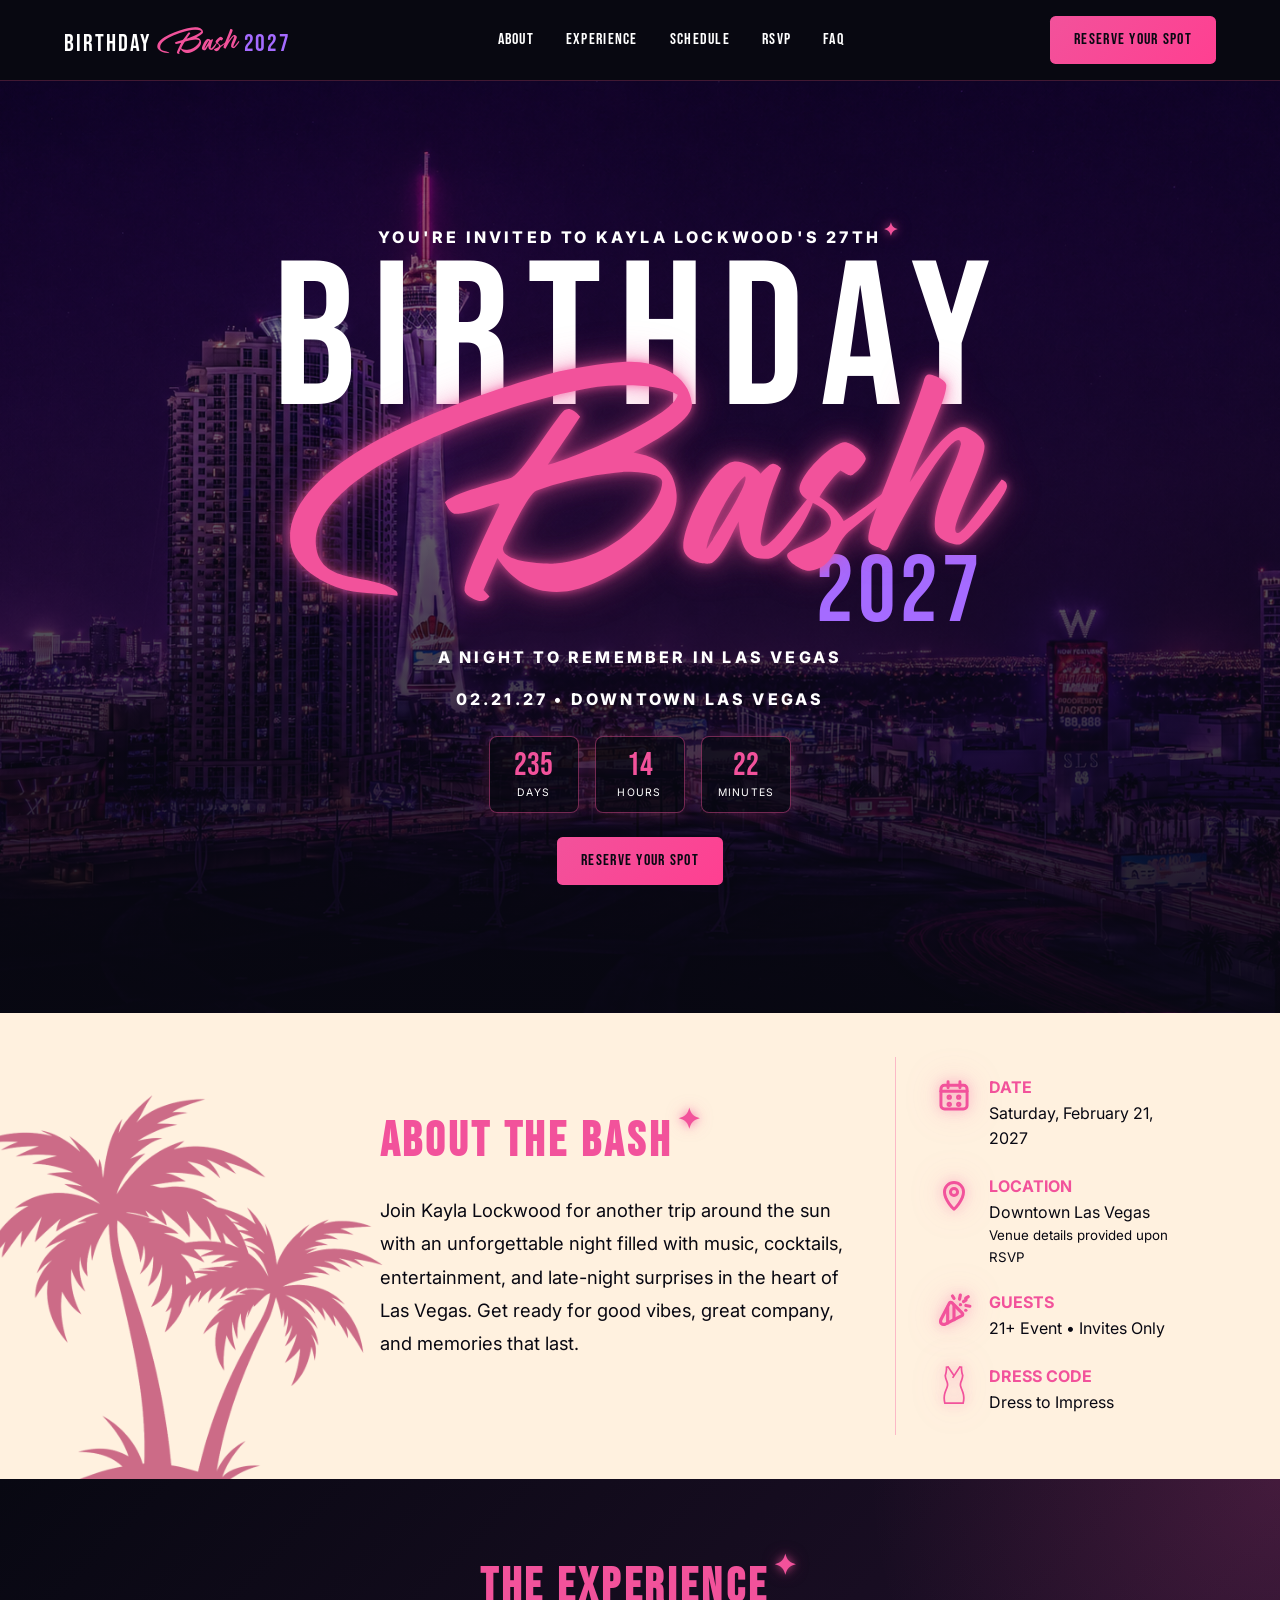
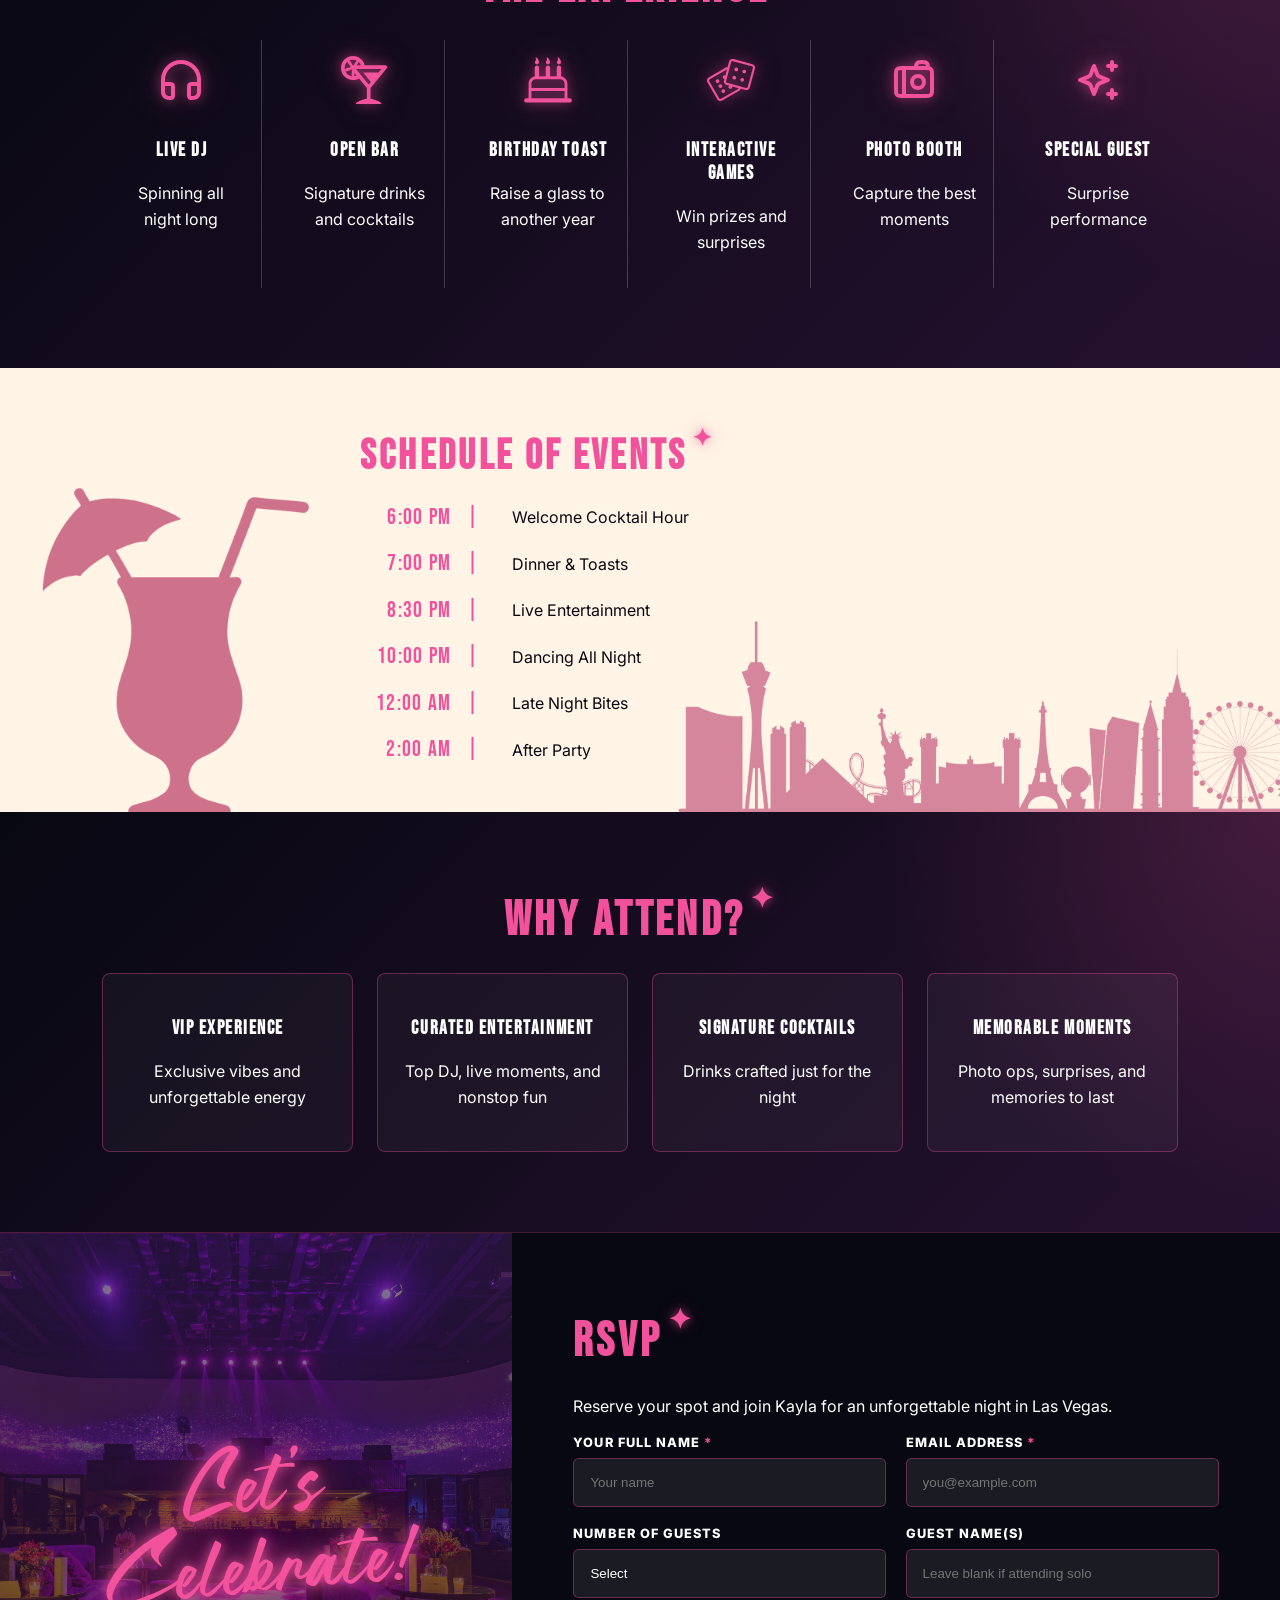
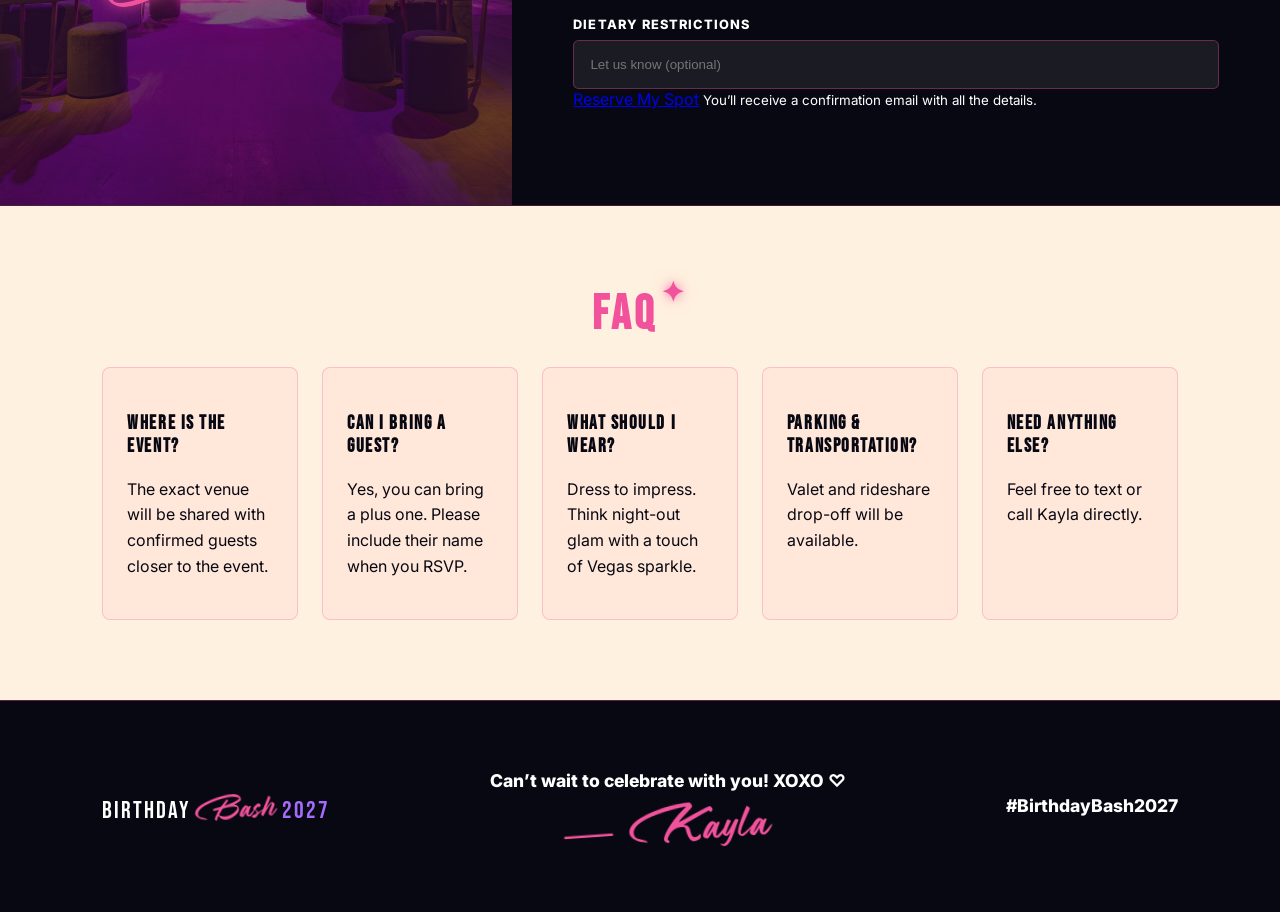
==== index.html @ de3115b8 "Change submit button to link for reservation" ====
<html>
<head>
  <meta charset="UTF-8" />
  <meta name="viewport" content="width=device-width, initial-scale=1.0" />
  <title>Birthday Bash 2027 | Kayla Lockwood’s 27th Birthday</title>
  <meta name="description" content="Celebrate Kayla Lockwood’s 27th Birthday Bash 2027, a Las Vegas event experience featuring music, cocktails, entertainment, and late-night surprises.">

  <meta name="keywords" content="Birthday Bash 2027, Kayla Lockwood, Las Vegas birthday party, 27th birthday, event invitation, RSVP">

  <meta name="author" content="Kayla Lockwood">

  <meta property="og:title" content="Birthday Bash 2027 | Kayla Lockwood’s 27th Birthday">
  <meta property="og:description" content="You’re invited to celebrate Kayla Lockwood’s 27th birthday in Las Vegas. RSVP for a night of music, cocktails, entertainment, and unforgettable memories.">
  <meta property="og:type" content="website">
  <meta property="og:image" content="./assets/birthday-bash-preview.jpg">

  <meta name="twitter:card" content="summary_large_image">
  <meta name="twitter:title" content="Birthday Bash 2027">
  <meta name="twitter:description" content="Celebrate Kayla Lockwood’s 27th birthday in Las Vegas.">
  <meta name="twitter:image" content="./assets/birthday-bash-preview.jpg">

  <link rel="icon" href="./assets/sparkle-favicon.svg" type="image/svg+xml">

  <link rel="preconnect" href="https://fonts.googleapis.com">
  <link rel="preconnect" href="https://fonts.gstatic.com" crossorigin>
  <link rel="stylesheet" href="style.css" />
</head>

<body>
  <header class="site-header">
    <a href="#hero" class="logo">Birthday <span>Bash</span> <em>2027</em></a>

    <nav class="nav">
      <a href="#about">About</a>
      <a href="#experience">Experience</a>
      <a href="#schedule">Schedule</a>
      <a href="#rsvp">RSVP</a>
      <a href="#faq">FAQ</a>
    </nav>

    <a href="#rsvp" class="header-btn">Reserve Your Spot</a>
  </header>

  <main>
    <section id="hero" class="hero">
      <div class="hero-content">
        <p class="eyebrow">
          You're invited to Kayla Lockwood's <span class="age-mark">27th<span class="age-sparkle">✦</span></span>
        </p>
        <h1>Birthday <span>Bash</span> <em>2027</em></h1>
        <p class="tagline">A night to remember in Las Vegas</p>
        <p class="details">02.21.27 • Downtown Las Vegas</p>

        <div class="countdown">
          <div><span class="count-number days">235</span><small>Days</small></div>
          <div><span class="count-number hours">14</span><small>Hours</small></div>
          <div><span class="count-number minutes">22</span><small>Minutes</small></div>
        </div>
        
        <a href="#rsvp" class="primary-btn">Reserve Your Spot</a>
      </div>
    </section>

    <section id="about" class="about section-light">
  <div class="about-art" aria-hidden="true"></div>

  <div class="about-content">
    <h2>About the Bash <span class="sparkle">✦</span></h2>
    <p>
      Join Kayla Lockwood for another trip around the sun with an unforgettable night
      filled with music, cocktails, entertainment, and late-night surprises in the
      heart of Las Vegas. Get ready for good vibes, great company, and memories that last.
    </p>
  </div>

      <div class="event-info">
        <div class="info-item">
          <img src="./assets/calendar.svg" class="info-icon" alt="calendar icon">
          <div>
            <strong>Date</strong>
            <p>Saturday, February 21, 2027</p>
          </div>
        </div>
        
        <div class="info-item">
          <img src="./assets/location.svg" class="info-icon" alt="location icon">
          <div>
            <strong>Location</strong>
            <p>Downtown Las Vegas<br><small>Venue details provided upon RSVP</small></p>
          </div>
        </div>

        <div class="info-item">
          <img src="./assets/party-svgrepo-com.svg" class="info-icon" alt="party icon">
          <div>
            <strong>Guests</strong>
            <p>21+ Event • Invites Only</p>
          </div>
        </div>

        <div class="info-item">
          <img src="./assets/dress-6-svgrepo-com.svg" class="info-icon" alt="dress icon">
          <div>
            <strong>Dress Code</strong>
            <p>Dress to Impress</p>
          </div>
        </div>
      </div>
    </section>

    <section id="experience" class="experience section-dark">
      <h2>The Experience <span class="sparkle">✦</span></h2>

      <div class="experience-grid">
        <article>
          <img class="icon" src="./assets/headphones-alt-svgrepo-com.svg" alt="DJ headphones icon" />
          <h3>Live DJ</h3>
          <p>Spinning all night long</p>
        </article>

        <article>
          <img class="icon" src="./assets/cocktail-2-svgrepo-com.svg" alt="cocktail icon" />
          <h3>Open Bar</h3>
          <p>Signature drinks and cocktails</p>
        </article>

        <article>
          <img class="icon" src="./assets/birthday-cake-svgrepo-com (1).svg" alt="birthday cake icon" />
          <h3>Birthday Toast</h3>
          <p>Raise a glass to another year</p>
        </article>

        <article>
          <img class="icon" src="./assets/craps-svgrepo-com.svg" alt="craps icon" />
          <h3>Interactive Games</h3>
          <p>Win prizes and surprises</p>
        </article>

        <article>
          <img class="icon" src="./assets/camera-alt-1-svgrepo-com.svg" alt="camera icon" />
          <h3>Photo Booth</h3>
          <p>Capture the best moments</p>
        </article>

        <article>
          <img class="icon" src="./assets/sparkles-svgrepo-com.svg" alt="sparkles icon" />
          <h3>Special Guest</h3>
          <p>Surprise performance</p>
        </article>
      </div>
    </section>

    <section id="schedule" class="schedule section-light">
      <div class="schedule-art" aria-hidden="true"></div>

      <div>
        <h2>Schedule of Events <span class="sparkle">✦</span></h2>

        <div class="timeline">
          <p><span>6:00 PM</span> Welcome Cocktail Hour</p>
          <p><span>7:00 PM</span> Dinner & Toasts</p>
          <p><span>8:30 PM</span> Live Entertainment</p>
          <p><span>10:00 PM</span> Dancing All Night</p>
          <p><span>12:00 AM</span> Late Night Bites</p>
          <p><span>2:00 AM</span> After Party</p>
        </div>
      </div>
    </section>

    <section class="why section-dark">
      <h2>Why Attend? <span class="sparkle">✦</span></h2>

      <div class="why-grid">
        <article>
          <h3>VIP Experience</h3>
          <p>Exclusive vibes and unforgettable energy</p>
        </article>

        <article>
          <h3>Curated Entertainment</h3>
          <p>Top DJ, live moments, and nonstop fun</p>
        </article>

        <article>
          <h3>Signature Cocktails</h3>
          <p>Drinks crafted just for the night</p>
        </article>

        <article>
          <h3>Memorable Moments</h3>
          <p>Photo ops, surprises, and memories to last</p>
        </article>
      </div>
    </section>

    <section id="rsvp" class="rsvp">
      <div class="rsvp-image">
        <p>Let’s Celebrate!</p>
      </div>

      <form class="rsvp-form">
        <h2>RSVP <span class="sparkle">✦</span></h2>
        <p>Reserve your spot and join Kayla for an unforgettable night in Las Vegas.</p>

        <div class="form-grid">
          <label>
            <span class="label-text">Your Full Name <span class="required">*</span></span>
            <input type="text" placeholder="Your name" required>
          </label>

          <label>
            <span class="label-text">Email Address <span class="required">*</span></span>
            <input type="email" placeholder="you@example.com" required>
          </label>

          <label>
            Number of Guests
            <select>
              <option value="" disabled selected>Select</option>
              <option value="1">1</option>
              <option value="2">2</option>
            </select>
          </label>

          <!--<label>Number of Guests</label>

          <div class="guest-options">
            <label><input type="radio" name="guests"> 1 Guest</label>
            <label><input type="radio" name="guests"> 2 Guests</label>
          </div>-->

          <label>
            Guest Name(s)
            <input type="text" placeholder="Leave blank if attending solo" />
          </label>

          <label class="full-width">
            Dietary Restrictions
            <input type="text" placeholder="Let us know (optional)" />
          </label>
        </div>

        <a href="email.html" class="form-button">Reserve My Spot</a>
<small>You’ll receive a confirmation email with all the details.</small>
      </form>
    </section>

    <section id="faq" class="faq section-light">
      <h2>FAQ <span class="sparkle">✦</span></h2>

      <div class="faq-grid">
        <article>
          <h3>Where is the event?</h3>
          <p>The exact venue will be shared with confirmed guests closer to the event.</p>
        </article>

        <article>
          <h3>Can I bring a guest?</h3>
          <p>Yes, you can bring a plus one. Please include their name when you RSVP.</p>
        </article>

        <article>
          <h3>What should I wear?</h3>
          <p>Dress to impress. Think night-out glam with a touch of Vegas sparkle.</p>
        </article>

        <article>
          <h3>Parking & transportation?</h3>
          <p>Valet and rideshare drop-off will be available.</p>
        </article>

        <article>
          <h3>Need Anything Else?</h3>
          <p>Feel free to text or call Kayla directly.</p>
        </article>
      </div>
    </section>
  </main>

  <footer>
    <p class="footer-logo">Birthday <span>Bash</span> <em>2027</em></p>
    <p class="footer-signoff">
      Can’t wait to celebrate with you! XOXO ♡
      <span class="script-text">— Kayla</span>
    </p>
    <p>#BirthdayBash2027</p>
  </footer>

    <script>
      const countdown = { days: 235, hours: 14, minutes: 22 };
      const daysEl = document.querySelector(".days");
      const hoursEl = document.querySelector(".hours");
      const minutesEl = document.querySelector(".minutes");

      function updateCountdown() {
        countdown.minutes--;
        if (countdown.minutes < 0) {
          countdown.minutes = 59;
          countdown.hours--;
        }
        if (countdown.hours < 0) {
          countdown.hours = 23;
          countdown.days--;
        }
        if (countdown.days < 229) {
          countdown.days = 235;
          countdown.hours = 14;
          countdown.minutes = 22;
        }
        daysEl.textContent = countdown.days;
        hoursEl.textContent = String(countdown.hours).padStart(2, "0");
        minutesEl.textContent = String(countdown.minutes).padStart(2, "0");
      }
      setInterval(updateCountdown, 5000);
    </script>
  </body>
</html>
---- style.css ----
@import url('https://fonts.googleapis.com/css2?family=Bebas+Neue&family=Inter:wght@400;500;700;800&display=swap');

@font-face {
  font-family: "Bigtimes";
  src: url("./assets/Bigtimes.otf") format("opentype");
  font-weight: 400;
  font-style: normal;
  font-display: swap;
}

:root {
  --black: #080812;
  --navy: #10101d;
  --purple: #25112f;
  --pink: #f2529b;
  --hot-pink: #ff3f91;
  --lavender: #a56bff;
  --cream: #fff1df;
  --white: #ffffff;
}

* {
  box-sizing: border-box;
}

html {
  scroll-behavior: smooth;
}

body {
  margin: 0;
  font-family: "Inter", sans-serif;
  background: var(--black);
  color: var(--white);
  animation: pageFadeIn 0.8s ease both;
}

.sparkle{
  display: inline-block;
  color: var(--pink);
  font-size: 0.58em;
  line-height: 1;
  margin-left: -0.25em;
  transform: translateY(-0.22em);
  vertical-align: top;
  text-shadow:
    0 0 8px rgba(242, 82, 155, 0.65),
    0 0 18px rgba(242, 82, 155, 0.35);
}

.age-mark {
  display: inline-flex;
  align-items: flex-start;
  gap: 0.15em;
}

.age-sparkle {
  color: var(--pink);
  font-size: 1.15em;
  line-height: 1;
  transform: translateY(-0.25em);
  text-shadow:
    0 0 8px rgba(242, 82, 155, 0.65),
    0 0 18px rgba(242, 82, 155, 0.35);
}

h1,
h2,
h3,
.logo,
.footer-logo,
.header-btn,
.primary-btn,
button {
  font-family: "Bebas Neue", sans-serif;
  letter-spacing: 0.08em;
}

h2 {
  color: var(--pink);
  font-size: clamp(2rem, 4vw, 3rem);
  margin: 0 0 1.5rem;
}

p {
  line-height: 1.6;
}

.logo span,
.footer-logo span,
.hero h1 span,
.rsvp-image p,
.script-text {
  font-weight: 400;
  font-synthesis: none;
}

/* Header */

.site-header {
  position: sticky;
  top: 0;
  z-index: 100;
  display: flex;
  align-items: center;
  justify-content: space-between;
  gap: 2rem;
  padding: 1rem 5%;
  background: rgba(8, 8, 18, 0.88);
  backdrop-filter: blur(12px);
  border-bottom: 1px solid rgba(242, 82, 155, 0.25);
  animation: slideDown 0.8s ease both;
}

.logo,
.footer-logo {
  color: var(--white);
  text-decoration: none;
  font-size: 1.5rem;
  line-height: 0.9;
  display: flex;
  align-items: baseline;
  gap: 0.35rem;
}

.logo span,
.footer-logo span {
  display: inline-block;
  font-family: "Bigtimes", cursive;
  color: var(--pink);
  font-size: 2rem;
  text-transform: none;
  letter-spacing: 0;
  transform: rotate(-4deg);
}

.logo em,
.footer-logo em {
  color: var(--lavender);
  font-style: normal;
}

.nav {
  display: flex;
  gap: 2rem;
}

.nav a {
  position: relative;
  color: var(--white);
  text-decoration: none;
  font-family: "Bebas Neue", sans-serif;
  letter-spacing: 0.08em;
}

.nav a:hover {
  color: var(--pink);
}

.nav a::after {
  content: "";
  position: absolute;
  left: 0;
  bottom: -0.35rem;
  width: 100%;
  height: 2px;
  background: var(--pink);
  transform: scaleX(0);
  transform-origin: right;
  transition: transform 0.25s ease;
}

.nav a:hover::after {
  transform: scaleX(1);
  transform-origin: left;
}

/* Buttons */

.header-btn,
.primary-btn,
.rsvp-form button {
  display: inline-block;
  background: linear-gradient(135deg, var(--pink), var(--hot-pink));
  color: var(--black);
  text-decoration: none;
  padding: 0.9rem 1.5rem;
  border-radius: 0.35rem;
  border: none;
  font-size: 1rem;
  cursor: pointer;
  transition: transform 0.25s ease, box-shadow 0.25s ease, background 0.25s ease;
}

.header-btn:link,
.header-btn:visited,
.primary-btn:link,
.primary-btn:visited {
  color: var(--black);
}

.header-btn:hover,
.primary-btn:hover,
.rsvp-form button:hover {
  transform: translateY(-3px);
  box-shadow:
    0 0 12px rgba(242, 82, 155, 0.55),
    0 0 28px rgba(242, 82, 155, 0.35);
}

.header-btn:active,
.primary-btn:active,
.rsvp-form button:active {
  transform: translateY(0);
  box-shadow: 0 0 6px rgba(242, 82, 155, 0.45);
}

/* Hero */

.hero {
  min-height: 88vh;
  display: grid;
  place-items: center;
  text-align: center;
  padding: 8rem 5%;
  background:
    linear-gradient(rgba(8, 8, 18, 0.35), rgba(8, 8, 18, 0.95)),
    url("./assets/Purple Vegas.png");
  background-size: cover;
  background-position: center;
}

.hero-content > * {
  opacity: 0;
  animation: fadeUp 0.8s ease both;
}

.hero-content .eyebrow { animation-delay: 0.15s; }
.hero-content h1 { animation-delay: 0.3s; }
.hero-content .tagline { animation-delay: 0.45s; }
.hero-content .details { animation-delay: 0.6s; }
.hero-content .primary-btn { animation-delay: 0.75s; }

.eyebrow,
.tagline,
.details {
  text-transform: uppercase;
  letter-spacing: 0.2em;
  font-weight: 800;
}

.hero h1 {
  position: relative;
  margin: 0 auto;
  font-size: clamp(6rem, 16vw, 14rem);
  line-height: 0.75;
  font-weight: 400;
  text-align: left;
  width: fit-content;
  padding-bottom: 0.35em;
}

.hero h1 span {
  display: block;
  position: relative;
  z-index: 2;
  font-family: "Bigtimes", cursive;
  color: var(--pink);
  font-size: 1.38em;
  line-height: 0.68;
  letter-spacing: 0;
  margin-top: -0.18em;
  margin-left: 0.05em;
  transform: rotate(-5deg);
  -webkit-font-smoothing: antialiased;
  text-shadow:
    0 0 8px rgba(242, 82, 155, 0.7),
    0 0 24px rgba(242, 82, 155, 0.45),
    0 0 42px rgba(242, 82, 155, 0.25);
}

.hero h1 em {
  position: absolute;
  right: 0.25em;
  bottom: -0.08em;
  z-index: 1;
  color: var(--lavender);
  font-style: normal;
  font-size: 0.46em;
  line-height: 1;
  letter-spacing: 0.04em;
}

.tagline {
  margin-top: 0.75rem;
}

.countdown {
  display: flex;
  justify-content: center;
  gap: 1rem;
  margin: 1.5rem 0;
}

.countdown div {
  min-width: 90px;
  padding: 0.8rem 1rem;
  border: 1px solid rgba(242, 82, 155, 0.45);
  border-radius: 0.5rem;
  background: rgba(8, 8, 18, 0.65);
  box-shadow: 0 0 18px rgba(242, 82, 155, 0.22);
}

.countdown span {
  display: block;
  font-family: "Bebas Neue", sans-serif;
  color: var(--pink);
  font-size: 2rem;
  line-height: 1;
}

.countdown small {
  display: block;
  margin-top: 0.25rem;
  color: var(--white);
  text-transform: uppercase;
  letter-spacing: 0.12em;
  font-size: 0.65rem;
}

/* Shared Sections */

.section-light {
  background: var(--cream);
  color: var(--black);
}

.section-dark {
  background:
    radial-gradient(circle at top right, rgba(242, 82, 155, 0.18), transparent 30%),
    linear-gradient(135deg, var(--black), var(--purple));
  color: var(--white);
}

/* About */

.about {
  position: relative;
  overflow: hidden;
  min-height: 430px;
  display: grid;
  grid-template-columns: 280px minmax(430px, 560px) minmax(280px, 360px);
  gap: 2.5rem;
  align-items: center;
  padding: 4rem 7%;
}

.about-content {
  grid-column: 2;
  position: relative;
  z-index: 1;
  margin-left: -30px;
}

.about-art {
  position: absolute;
  left: -55px;
  bottom: -55px;
  width: 470px;
  height: 470px;
  background: url("./assets/palm-tree.png") no-repeat bottom left;
  background-size: contain;
  pointer-events: none;
  z-index: 0;
}

.about-content p {
  font-size: 1.15rem;
  line-height: 1.8;
  max-width: 560px;
}

.event-info {
  grid-column: 3;
  position: relative;
  z-index: 1;
  padding-left: 2.5rem;
}

.event-info::before {
  content: "";
  position: absolute;
  left: 0;
  top: -20px;
  bottom: -20px;
  width: 1px;
  background: rgba(242, 82, 155, 0.35);
}

.info-item {
  display: flex;
  align-items: flex-start;
  gap: 1rem;
  margin-bottom: 1.5rem;
}

.info-item:last-child {
  margin-bottom: 0;
}

.info-icon {
  width: 38px;
  height: 38px;
  flex-shrink: 0;
  filter:
    drop-shadow(0 0 6px rgba(242,82,155,.45))
    drop-shadow(0 0 16px rgba(242,82,155,.25));
}

.info-item p {
  margin: 0.25rem 0 0;
}

.info-item strong {
  color: var(--pink);
  text-transform: uppercase;
}

/* Experience + Why + FAQ */

.experience,
.why,
.faq {
  padding: 5rem 8%;
  text-align: center;
}

.experience-grid,
.why-grid,
.faq-grid {
  display: grid;
  gap: 1.5rem;
}

.experience-grid {
  grid-template-columns: repeat(6, 1fr);
}

.experience article {
  border-right: 1px solid rgba(255, 255, 255, 0.2);
  padding: 1rem;
}

.experience article:last-child {
  border-right: none;
}

.icon {
  width: 48px;
  height: 48px;
  object-fit: contain;
  margin-bottom: 1rem;
  filter:
    drop-shadow(0 0 6px rgba(242, 82, 155, 0.55))
    drop-shadow(0 0 14px rgba(242, 82, 155, 0.28));
}

.experience h3,
.why h3,
.faq h3 {
  color: var(--white);
  text-transform: uppercase;
  font-size: 1.2rem;
}

.why-grid {
  grid-template-columns: repeat(4, 1fr);
}

.why article,
.faq article {
  border: 1px solid rgba(242, 82, 155, 0.35);
  padding: 1.5rem;
  border-radius: 0.5rem;
  background: rgba(255, 255, 255, 0.04);
}

.faq-grid {
  grid-template-columns: repeat(5, 1fr);
  text-align: left;
}

/* Schedule */

.schedule {
  position: relative;
  overflow: hidden;
  min-height: 430px;
  padding: 4rem 7% 2rem;

  display: grid;
  grid-template-columns: 280px 500px 1fr;
  gap: 2.5rem;
  align-items: center;

  background:
    linear-gradient(rgba(255,255,255,.18), rgba(255,255,255,.18)),
    url("./assets/Vegas Vector.png") no-repeat bottom right,
    var(--cream);
  background-position: bottom right -60px;
  background-size: 52% auto;
}

.schedule h2 {
  margin-bottom: 1.25rem;
  font-size: clamp(2.5rem, 3.25vw, 3.5rem);
  white-space: nowrap;
}

.schedule-art {
  position: absolute;
  left: -35px;
  bottom: -50px;
  width: 420px;
  height: 420px;

  background: url("./assets/cocktail.png") no-repeat bottom left;
  background-size: contain;

  pointer-events: none;
  z-index: 0;
  opacity: 0.95;
}


.schedule > div:not(.schedule-art) {
  grid-column: 2;
  position: relative;
  z-index: 1;

  margin-left: -50px;
}

.schedule h2 {
  margin-bottom: 1.25rem;
  font-size: clamp(2.5rem, 3.25vw, 3.5rem);
  white-space: nowrap;
}

.timeline p {
  display: grid;
  grid-template-columns: 120px 1fr;
  gap: 2rem;
  align-items: center;
  margin: 0.75rem 0;
}

.timeline p::before {
  content: none;
}

.timeline p::after {
  content: none;
}

.timeline span {
  width: 120px;
  display: inline-block;
  text-align: right;

  color: var(--pink);
  font-family: "Bebas Neue", sans-serif;
  font-size: 1.35rem;
  letter-spacing: 0.06em;
}

.timeline span::after {
  content: "|";
  display: inline-block;
  margin-left: 1rem;
  color: var(--pink);
}

/* RSVP */

.rsvp {
  display: grid;
  grid-template-columns: 0.8fr 1.2fr;
  background:
    radial-gradient(circle at left, rgba(242, 82, 155, 0.18), transparent 35%),
    var(--black);
  border-top: 1px solid rgba(242, 82, 155, 0.25);
  border-bottom: 1px solid rgba(242, 82, 155, 0.25);
}

.rsvp-image {
  position: relative;
  overflow: hidden;
  display: grid;
  place-items: center;
  min-height: 480px;
  background:
    linear-gradient(
      rgba(20, 5, 35, 0.45),
      rgba(20, 5, 35, 0.65)
    ),
    linear-gradient(
      rgba(165, 107, 255, 0.25),
      rgba(242, 82, 155, 0.18)
    ),
    url("./assets/pexels-bertellifotografia-16935993.jpg");

  background-size: cover;
  background-position: center;
}

.rsvp-image p {
  font-family: "Bigtimes", cursive;
  color: var(--pink);
  font-size: clamp(3.5rem, 7vw, 7rem);
  line-height: 0.9;
  transform: rotate(-5deg);
  text-shadow:
    0 0 12px rgba(242, 82, 155, 0.9),
    0 0 30px rgba(242, 82, 155, 0.75),
    0 0 60px rgba(242, 82, 155, 0.45);
  max-width: 80%;
  text-align: center;
}

.rsvp-form {
  padding: 5rem 8%;
}

.form-grid {
  display: grid;
  grid-template-columns: repeat(2, 1fr);
  gap: 1.2rem;
}

.form-grid .full-width {
  grid-column: 1 / -1;
}

label {
  display: grid;
  gap: 0.5rem;
  font-size: 0.8rem;
  text-transform: uppercase;
  letter-spacing: 0.08em;
  font-weight: 800;
}

input,
select {
  width: 100%;
  background: rgba(255, 255, 255, 0.08);
  border: 1px solid rgba(242, 82, 155, 0.35);
  color: rgba(255,255,255,.7); /* makes "Select" look like placeholder text */
  padding: 1rem;
  border-radius: 0.35rem;

  appearance: none;
  -webkit-appearance: none;
  -moz-appearance: none;
}

select:valid {
  color: var(--white);
}

option {
  background: var(--purple);
  color: var(--white);
}

.label-text {
  display: inline-flex;
  align-items: baseline;
  gap: 0.25rem;
}

.required {
  color: var(--pink);
}

.rsvp-form button {
  width: 100%;
  margin: 1.5rem 0 0.7rem;
}

.faq h3 {
  color: var(--black);
}

.faq article {
  background: rgba(242, 82, 155, 0.06);
  border: 1px solid rgba(242, 82, 155, 0.28);
}

/* Footer */

footer {
  padding: 3rem 8%;
  display: flex;
  align-items: center;
  justify-content: space-between;
  gap: 2rem;
  background: var(--black);
  border-top: 1px solid rgba(242, 82, 155, 0.35);
}

.footer-signoff {
  display: flex;
  flex-direction: column;
  align-items: center;
  gap: 0.35rem;

  font-weight: 800;
  font-size: 1.1rem;
  text-align: center;
}

.script-text {
  font-family: "Bigtimes", cursive;
  color: var(--pink);
  font-size: 3rem;
  line-height: 0.95;
  transform: rotate(-4deg);
}

footer > p:last-child {
  font-weight: 800; /* bold hashtag */
  font-size: 1.1rem;
}
/* Animations */

@keyframes pageFadeIn {
  from { opacity: 0; }
  to { opacity: 1; }
}

@keyframes slideDown {
  from {
    opacity: 0;
    transform: translateY(-16px);
  }
  to {
    opacity: 1;
    transform: translateY(0);
  }
}

@keyframes fadeUp {
  from {
    opacity: 0;
    transform: translateY(24px);
  }
  to {
    opacity: 1;
    transform: translateY(0);
  }
}


/* Global responsive safety */

html,
body {
  width: 100%;
  max-width: 100%;
  overflow-x: hidden;
}

img {
  max-width: 100%;
  height: auto;
}

main,
section,
footer,
.site-header {
  max-width: 100%;
}

/* Large screens */

@media (min-width: 1600px) {
  .hero,
  .about,
  .schedule,
  .experience,
  .why,
  .faq,
  .rsvp-form,
  footer {
    padding-left: 10%;
    padding-right: 10%;
  }

  .about {
    grid-template-columns: 360px minmax(520px, 680px) minmax(320px, 420px);
  }

  .about-art {
    width: 560px;
    height: 560px;
  }

  .schedule {
    grid-template-columns: 340px 560px 1fr;
    background-size: 48% auto;
  }

  .schedule-art {
    width: 500px;
    height: 500px;
  }
}

/* Medium screens */

@media (max-width: 1200px) {
  .site-header {
    gap: 1.25rem;
  }

  .nav {
    gap: 1.25rem;
  }

  .about {
    grid-template-columns: 240px minmax(380px, 1fr) minmax(260px, 340px);
    gap: 2rem;
  }

  .about-art {
    left: -90px;
    width: 430px;
    height: 430px;
  }

  .schedule {
    grid-template-columns: 220px minmax(430px, 520px) 1fr;
    background-size: 58% auto;
  }

  .schedule-art {
    left: -80px;
    width: 390px;
    height: 390px;
  }

  .experience-grid {
    grid-template-columns: repeat(3, 1fr);
  }

  .experience article:nth-child(3) {
    border-right: none;
  }
}

/* Tablet */

@media (max-width: 900px) {
  .site-header {
    flex-wrap: wrap;
  }

  .nav {
    order: 3;
    width: 100%;
    justify-content: center;
    display: flex;
  }

  .hero h1 {
    font-size: clamp(4.75rem, 17vw, 9rem);
  }

  .about {
    grid-template-columns: 1fr;
    padding: 4rem 2rem 5rem;
    text-align: center;
  }

  .about-content {
    grid-column: auto;
    margin-left: 0;
    max-width: 620px;
    margin-inline: auto;
  }

  .about-art {
    position: relative;
    left: auto;
    bottom: auto;
    width: 320px;
    height: 320px;
    margin: -1rem auto 0;
  }

  .event-info {
    grid-column: auto;
    max-width: 480px;
    margin-inline: auto;
    padding-left: 0;
    text-align: left;
  }

  .event-info::before {
    display: none;
  }

  .schedule {
    grid-template-columns: 1fr;
    padding: 4rem 2rem 14rem;
    text-align: center;
    background-size: 95% auto;
    background-position: bottom right;
  }

  .schedule-art {
    position: relative;
    left: auto;
    bottom: auto;
    width: 280px;
    height: 280px;
    margin: 0 auto -1rem;
  }

  .schedule > div:not(.schedule-art) {
    grid-column: auto;
    margin-left: 0;
  }

  .timeline {
    max-width: 520px;
    margin-inline: auto;
    text-align: left;
  }

  .rsvp {
    grid-template-columns: 1fr;
  }

  .rsvp-image {
    min-height: 360px;
  }

  .faq-grid {
    grid-template-columns: repeat(2, 1fr);
  }
}

/* Phones */

@media (max-width: 600px) {
  .site-header {
    padding: 1rem 1.25rem;
  }

  .logo,
  .footer-logo {
    font-size: 1.25rem;
  }

  .logo span,
  .footer-logo span {
    font-size: 1.65rem;
  }

  .nav {
    display: none;
  }

  .hero {
    min-height: 88vh;
    padding: 5rem 1.25rem;
  }

  .hero h1 {
    font-size: clamp(4rem, 19vw, 6.25rem);
  }

  .eyebrow,
  .tagline,
  .details {
    font-size: 0.75rem;
    letter-spacing: 0.14em;
  }

  .countdown {
    gap: 0.6rem;
  }

  .countdown div {
    min-width: 72px;
    padding: 0.7rem 0.65rem;
  }

  .countdown span {
    font-size: 1.6rem;
  }

  .about,
  .schedule,
  .experience,
  .why,
  .faq,
  .rsvp-form {
    padding-left: 1.25rem;
    padding-right: 1.25rem;
  }

  .about-art,
  .schedule-art {
    width: 250px;
    height: 250px;
  }

  .about-content p {
    font-size: 1rem;
    line-height: 1.7;
  }

  .experience-grid,
  .why-grid,
  .faq-grid,
  .form-grid {
    grid-template-columns: 1fr;
  }

  .experience article {
    border-right: none;
    border-bottom: 1px solid rgba(255, 255, 255, 0.2);
  }

  .experience article:last-child {
    border-bottom: none;
  }

  .timeline p {
    grid-template-columns: 90px 1fr;
    gap: 1rem;
    font-size: 0.95rem;
  }

  .timeline span {
    width: 90px;
    font-size: 1.15rem;
  }

  .rsvp-image {
    min-height: 300px;
  }

  .rsvp-image p {
    font-size: clamp(3rem, 18vw, 5rem);
  }

  footer {
    flex-direction: column;
    text-align: center;
    padding: 2.5rem 1.25rem;
  }

  .footer-logo,
  footer > p:last-child {
    justify-content: center;
    text-align: center;
  }

  .script-text {
    font-size: 2.75rem;
  }
}

/* Small phones */

@media (max-width: 380px) {
  .hero h1 {
    font-size: 3.65rem;
  }

  .hero h1 em {
    right: 0.1em;
    bottom: -0.12em;
  }

  .countdown {
    flex-wrap: wrap;
  }

  .countdown div {
    min-width: 82px;
  }

  h2,
  .schedule h2 {
    font-size: 2.15rem;
    white-space: normal;
  }

  .timeline p {
    grid-template-columns: 1fr;
    gap: 0.25rem;
    text-align: center;
  }

  .timeline span {
    width: auto;
    text-align: center;
  }

  .timeline span::after {
    display: none;
  }

  .about-art,
  .schedule-art {
    width: 220px;
    height: 220px;
  }

  .form-grid {
    gap: 1rem;
  }

  input,
  select {
    padding: 0.9rem;
  }

  .script-text {
    font-size: 2.5rem;
  }
}
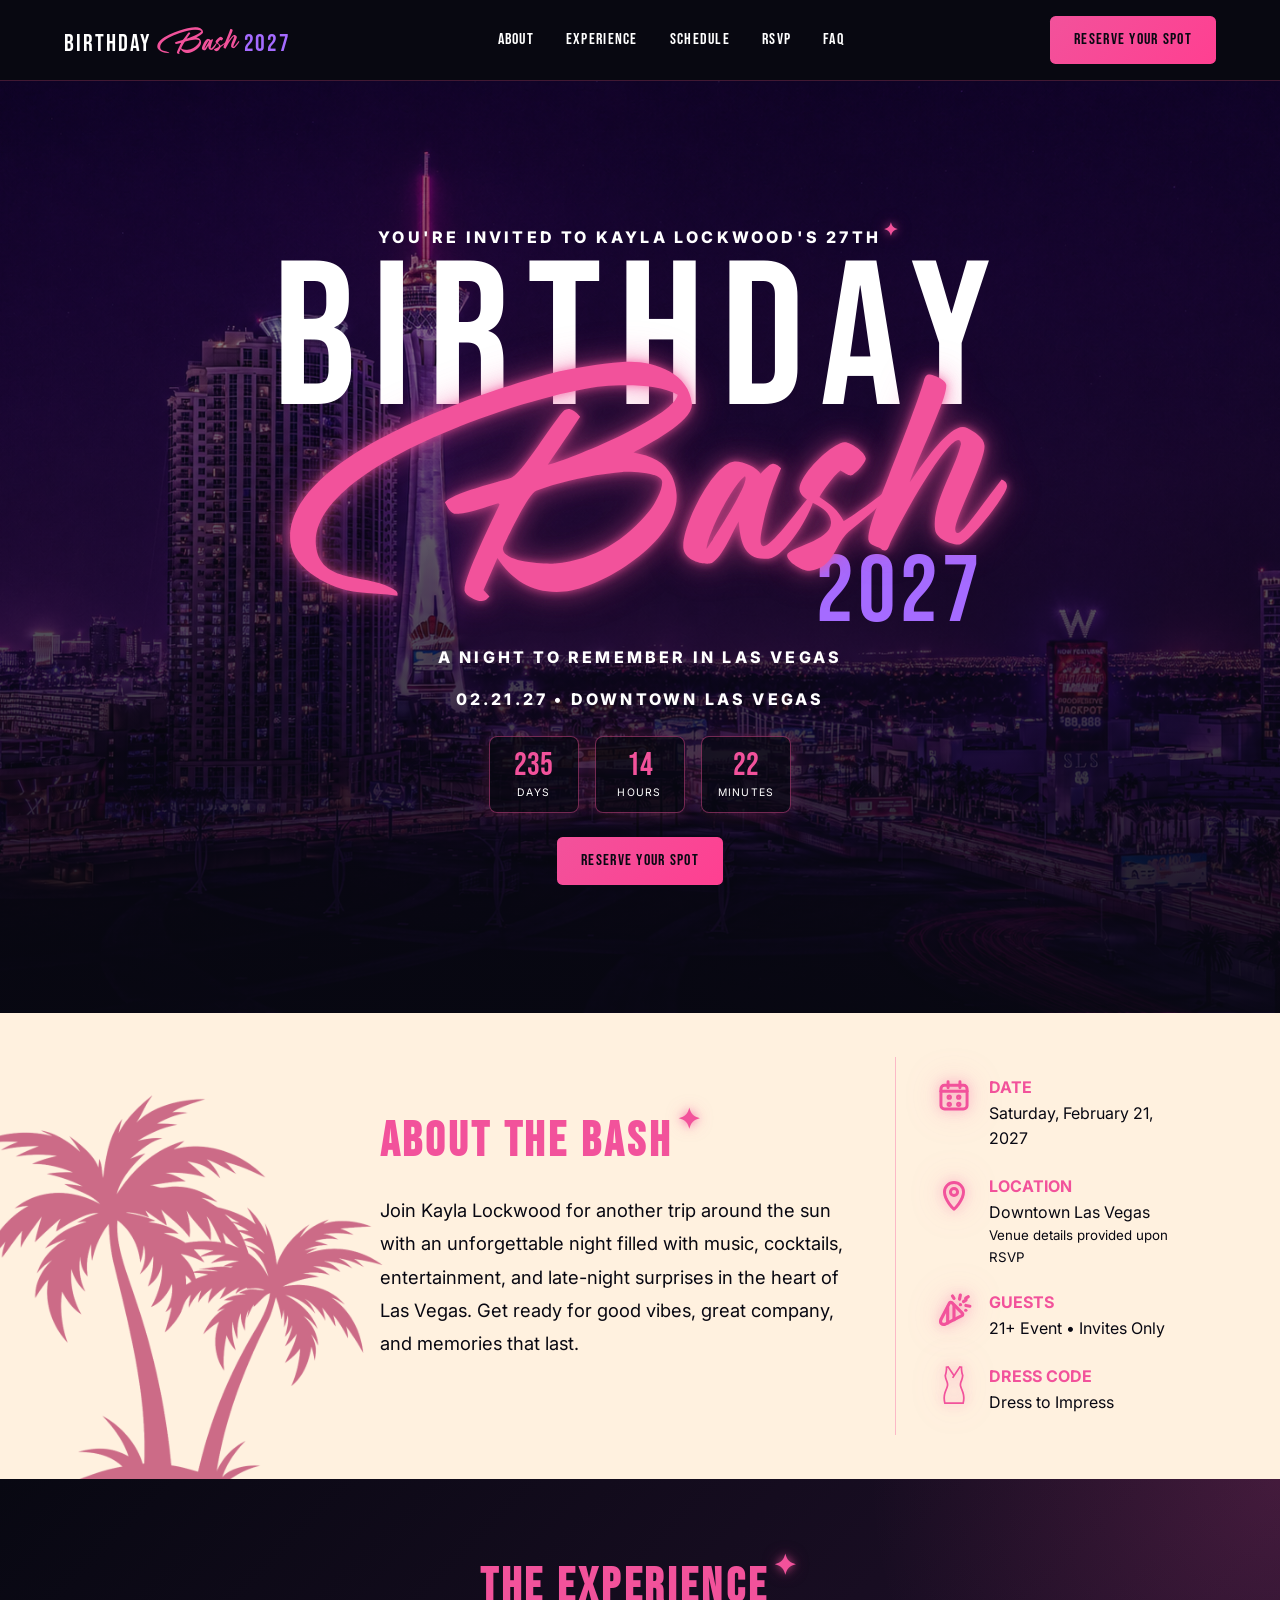
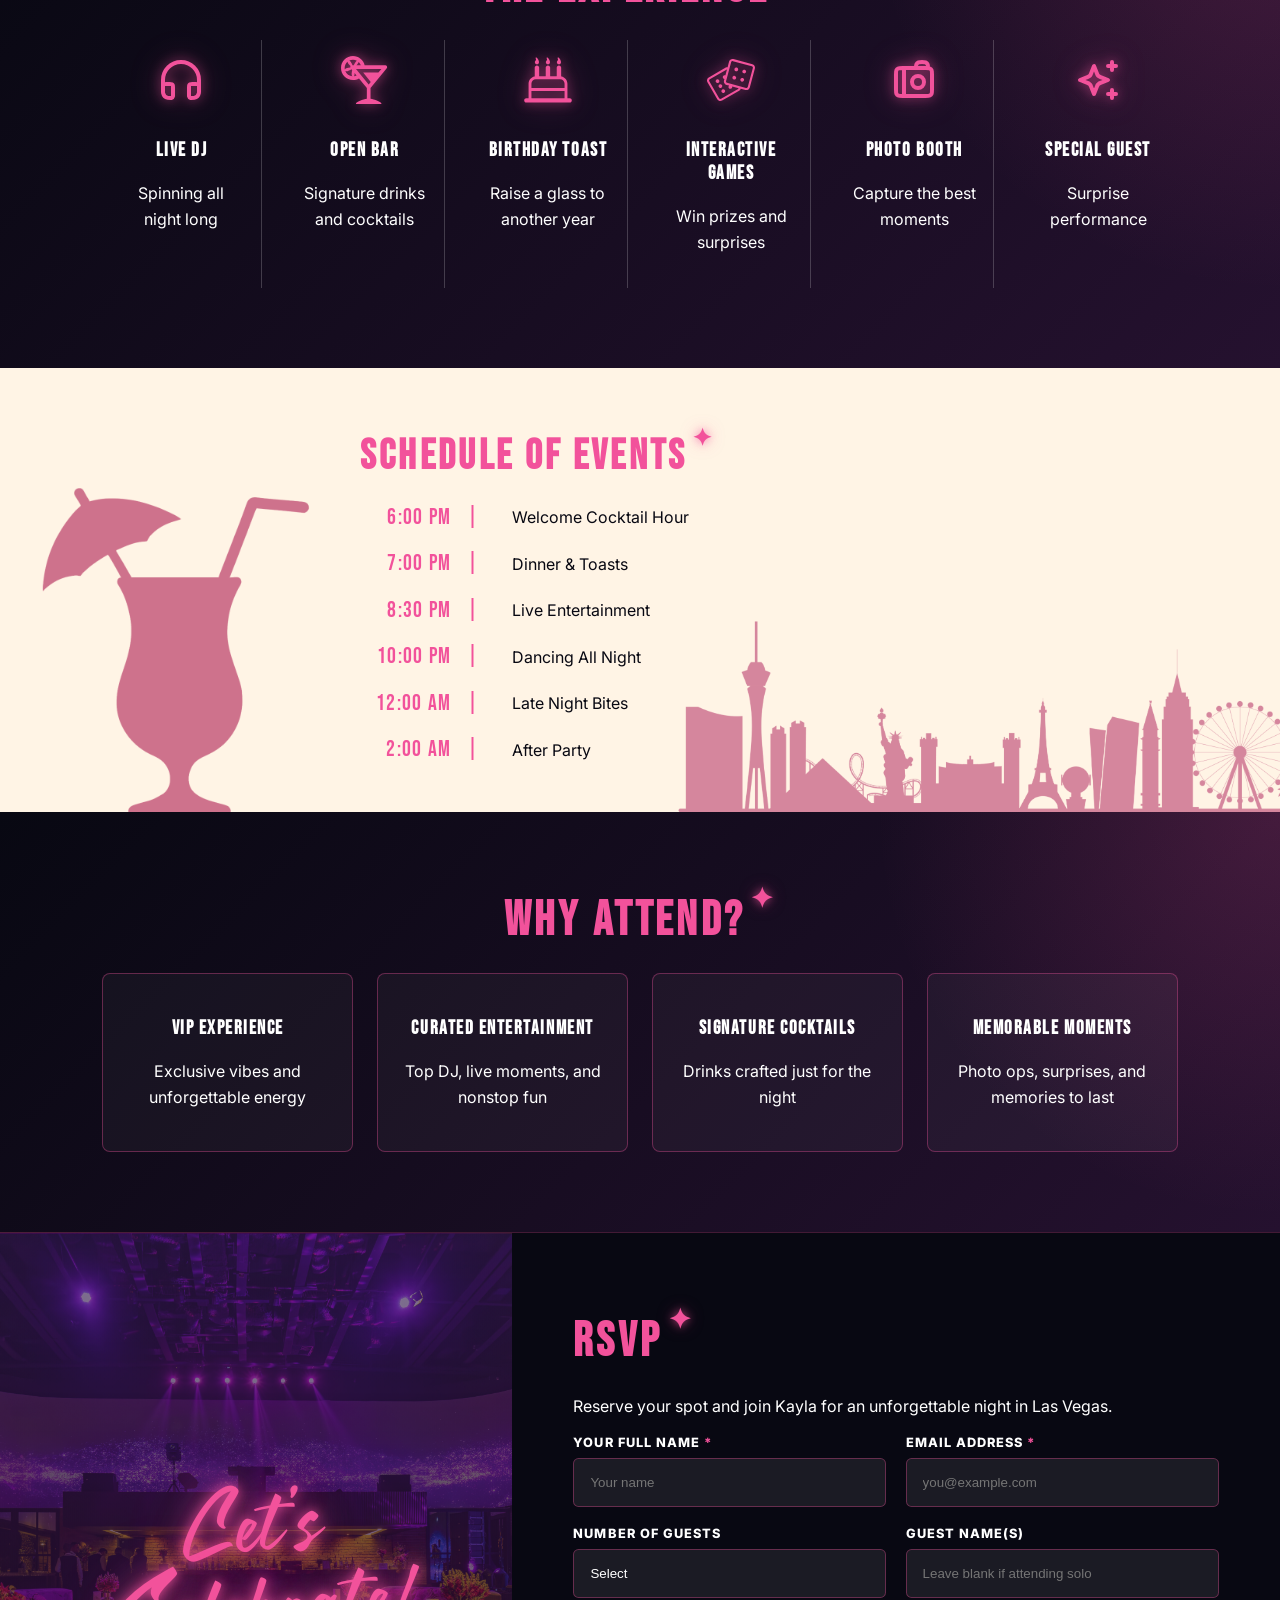
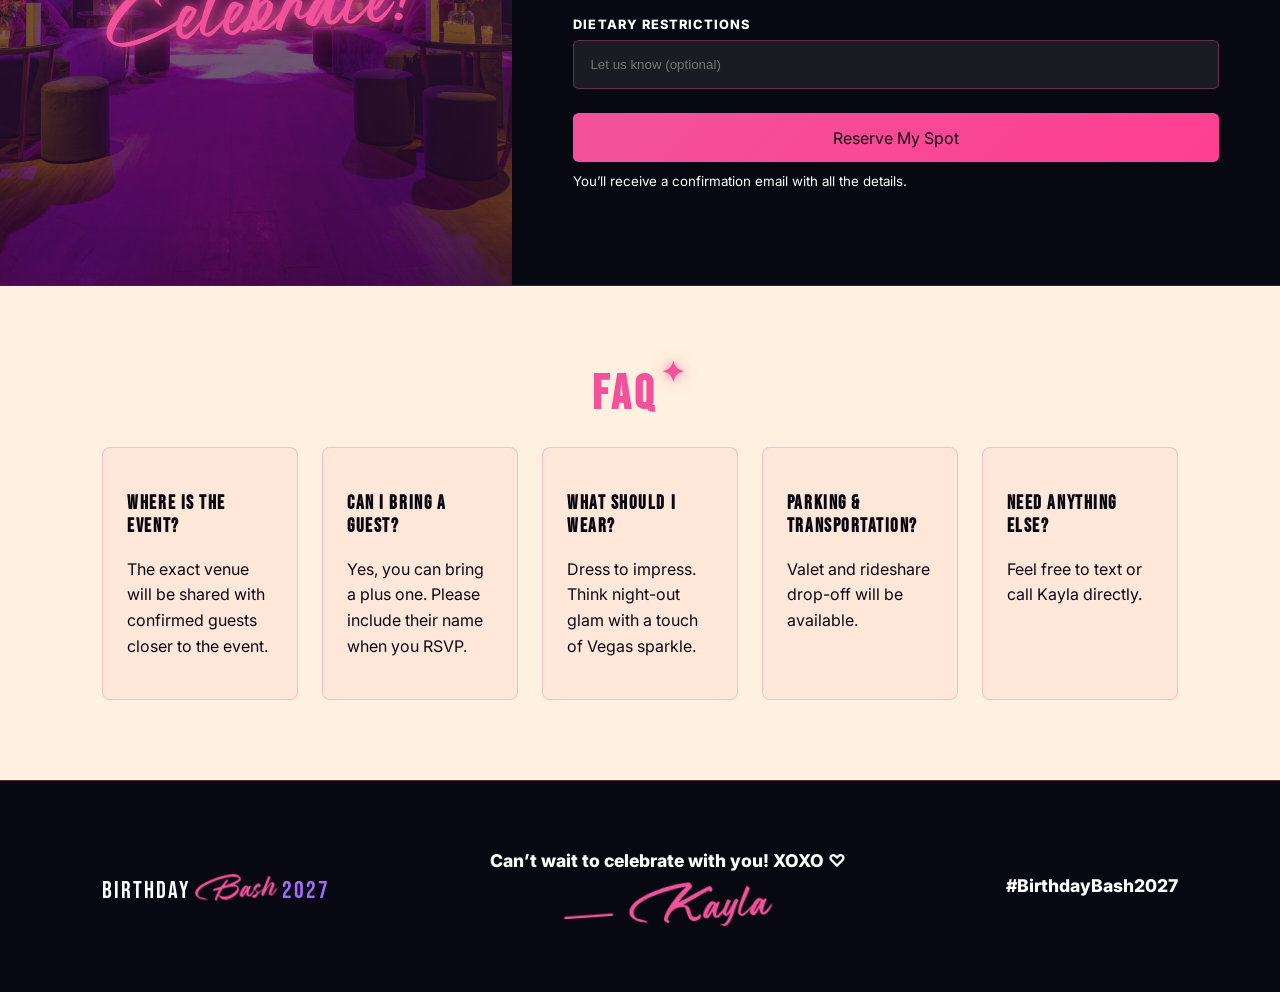
==== commit 66db553a: "Change link target from email.html to thank-you.html" ====
--- a/index.html
+++ b/index.html
@@ -240,7 +240,7 @@
           </label>
         </div>
 
-        <a href="email.html" class="form-button">Reserve My Spot</a>
+        <a href="thank-you.html" class="form-button">Reserve My Spot</a>
 <small>You’ll receive a confirmation email with all the details.</small>
       </form>
     </section>
--- a/style.css
+++ b/style.css
@@ -179,7 +179,8 @@
 
 .header-btn,
 .primary-btn,
-.rsvp-form button {
+.rsvp-form button,
+.form-button {
   display: inline-block;
   background: linear-gradient(135deg, var(--pink), var(--hot-pink));
   color: var(--black);
@@ -201,7 +202,8 @@
 
 .header-btn:hover,
 .primary-btn:hover,
-.rsvp-form button:hover {
+.rsvp-form button:hover,
+.form-button:hover {
   transform: translateY(-3px);
   box-shadow:
     0 0 12px rgba(242, 82, 155, 0.55),
@@ -210,9 +212,21 @@
 
 .header-btn:active,
 .primary-btn:active,
-.rsvp-form button:active {
+.rsvp-form button:active,
+.form-button:active {
   transform: translateY(0);
   box-shadow: 0 0 6px rgba(242, 82, 155, 0.45);
+}
+
+.form-button {
+  width: 100%;
+  margin: 1.5rem 0 0.7rem;
+  text-align: center;
+}
+
+.form-button:link,
+.form-button:visited {
+  color: var(--black);
 }
 
 /* Hero */
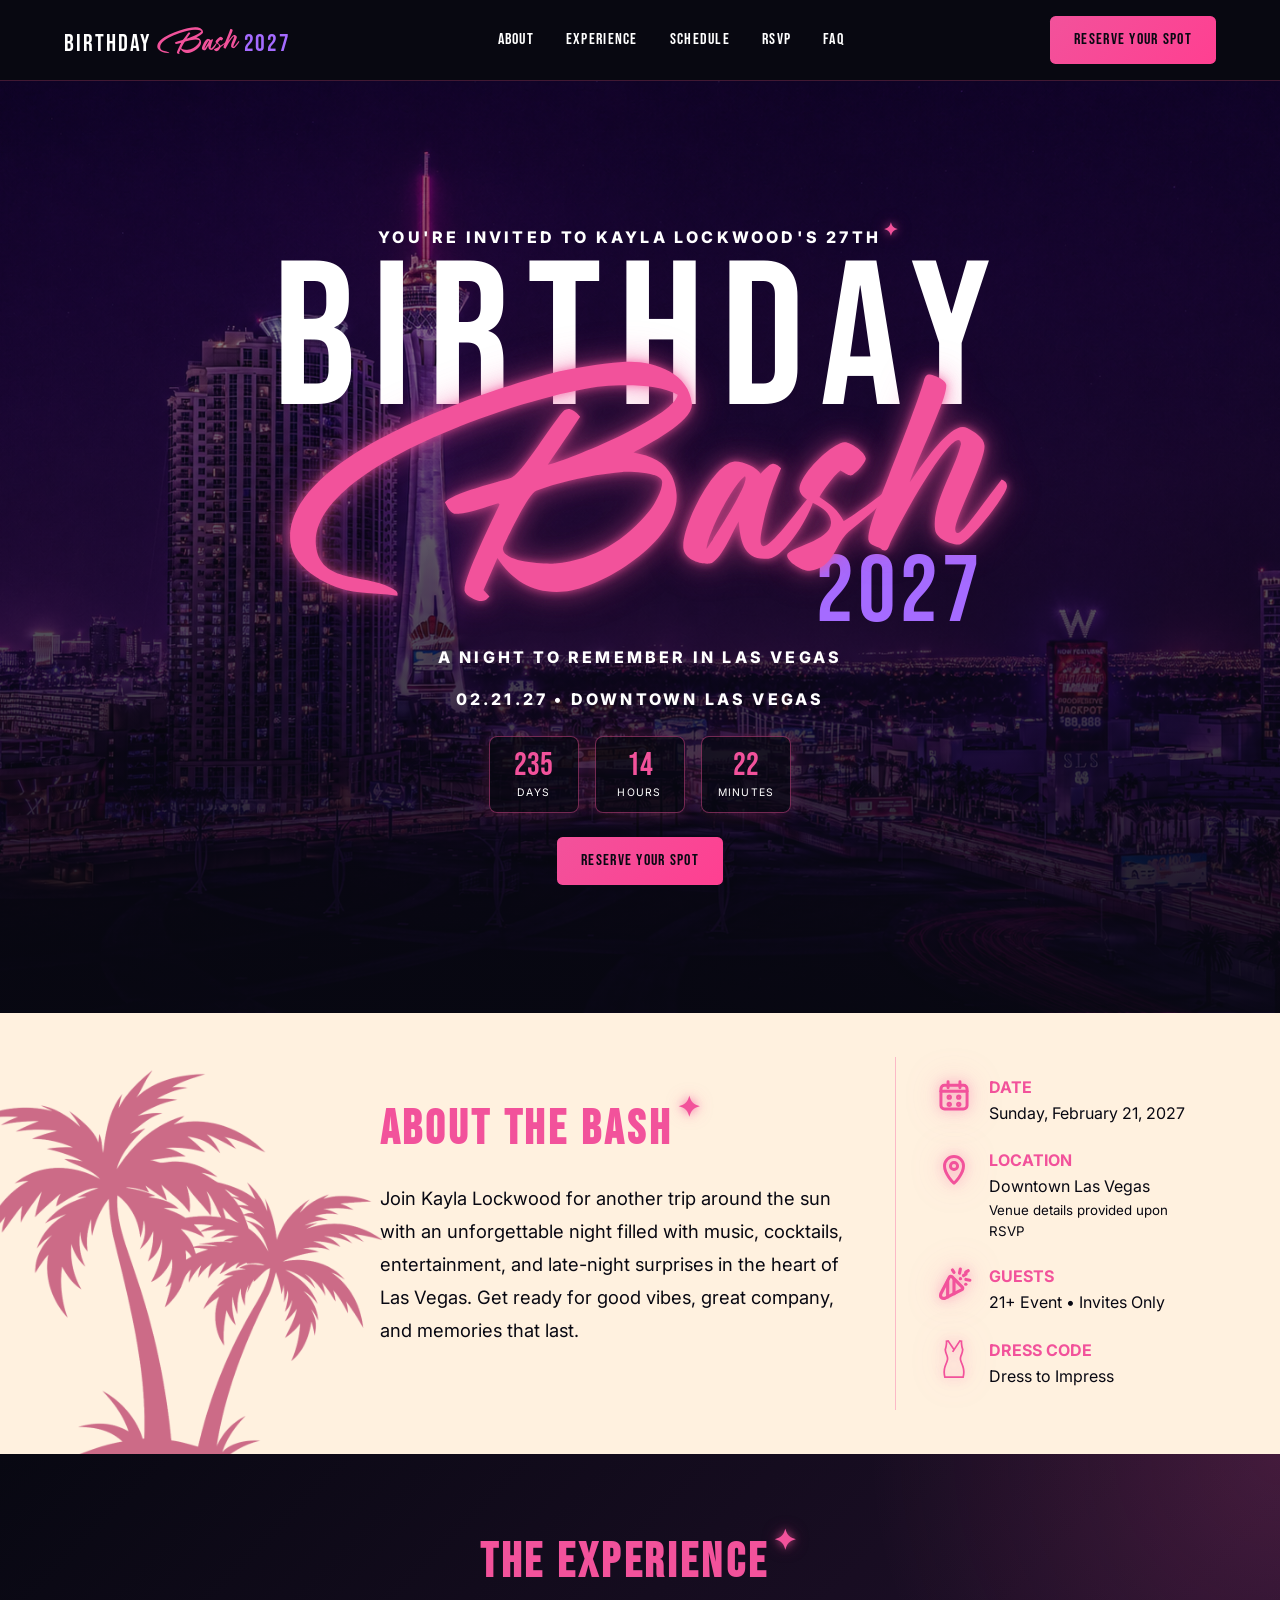
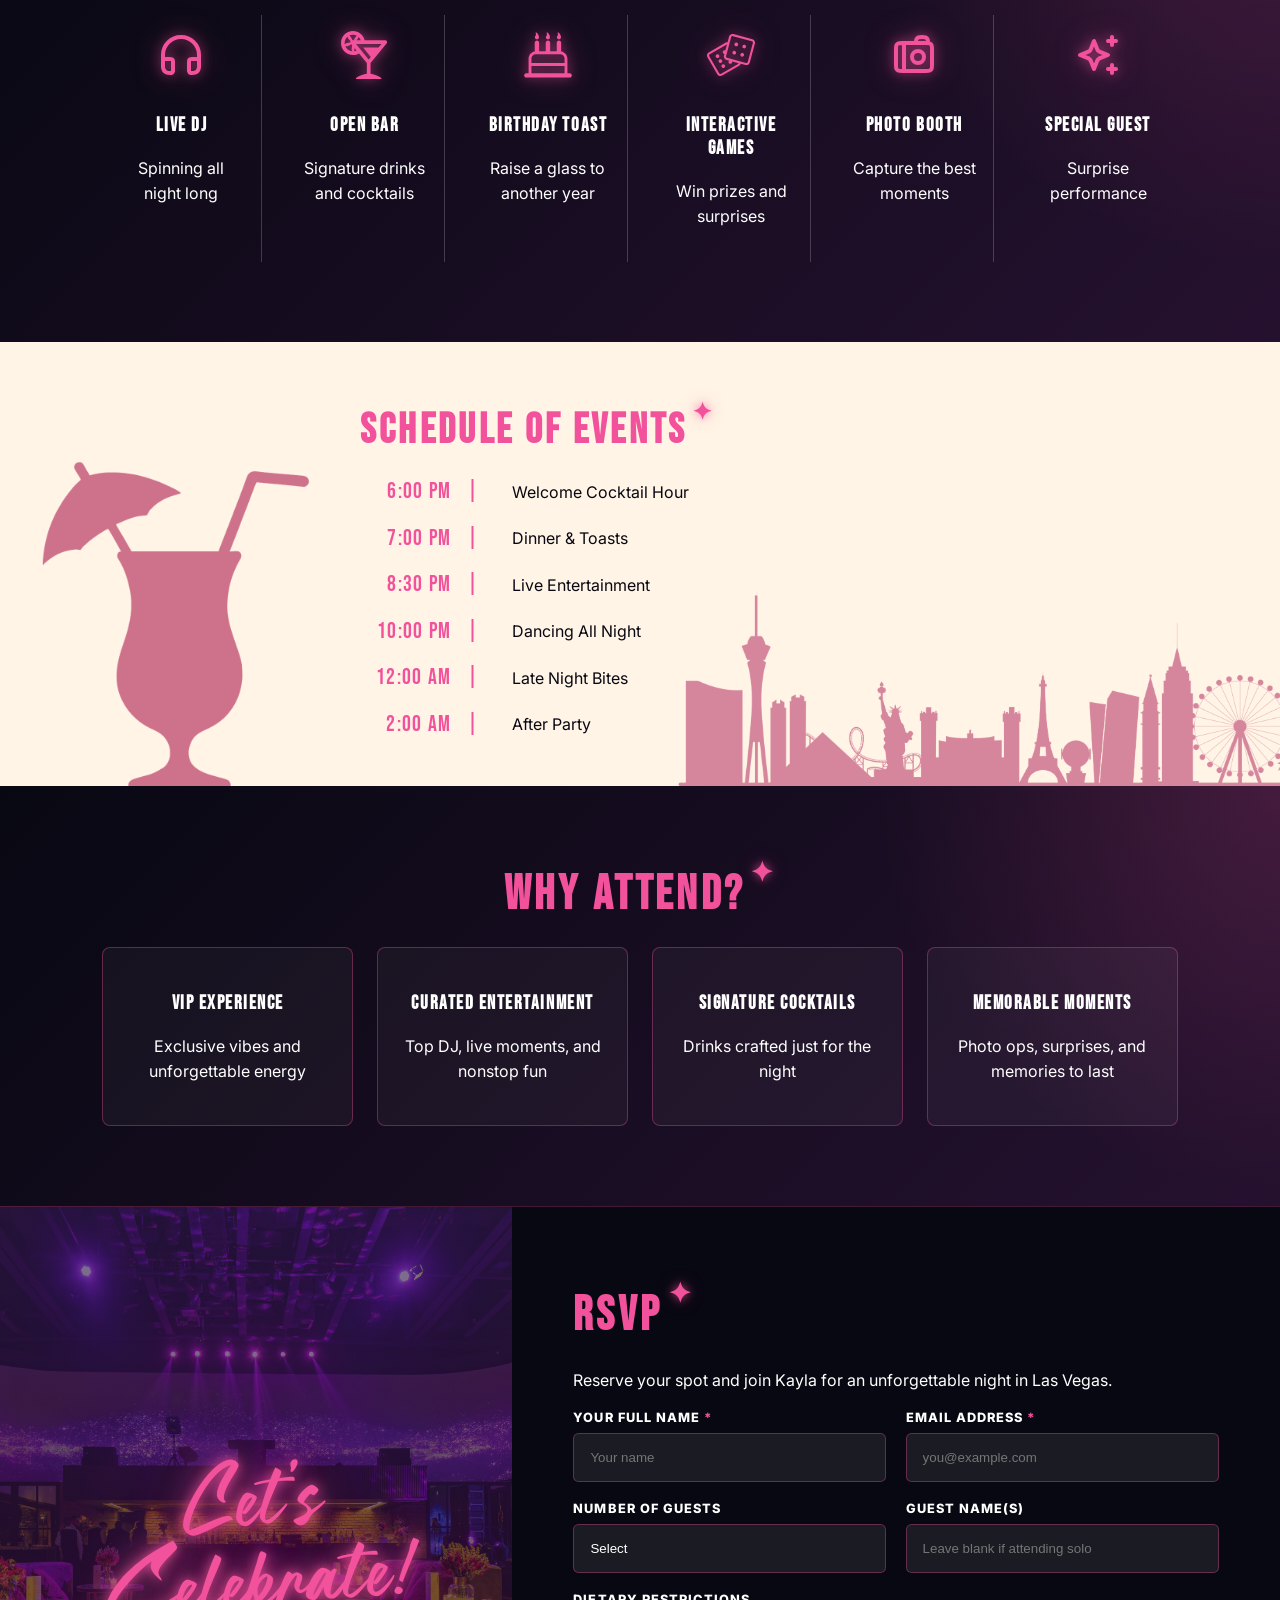
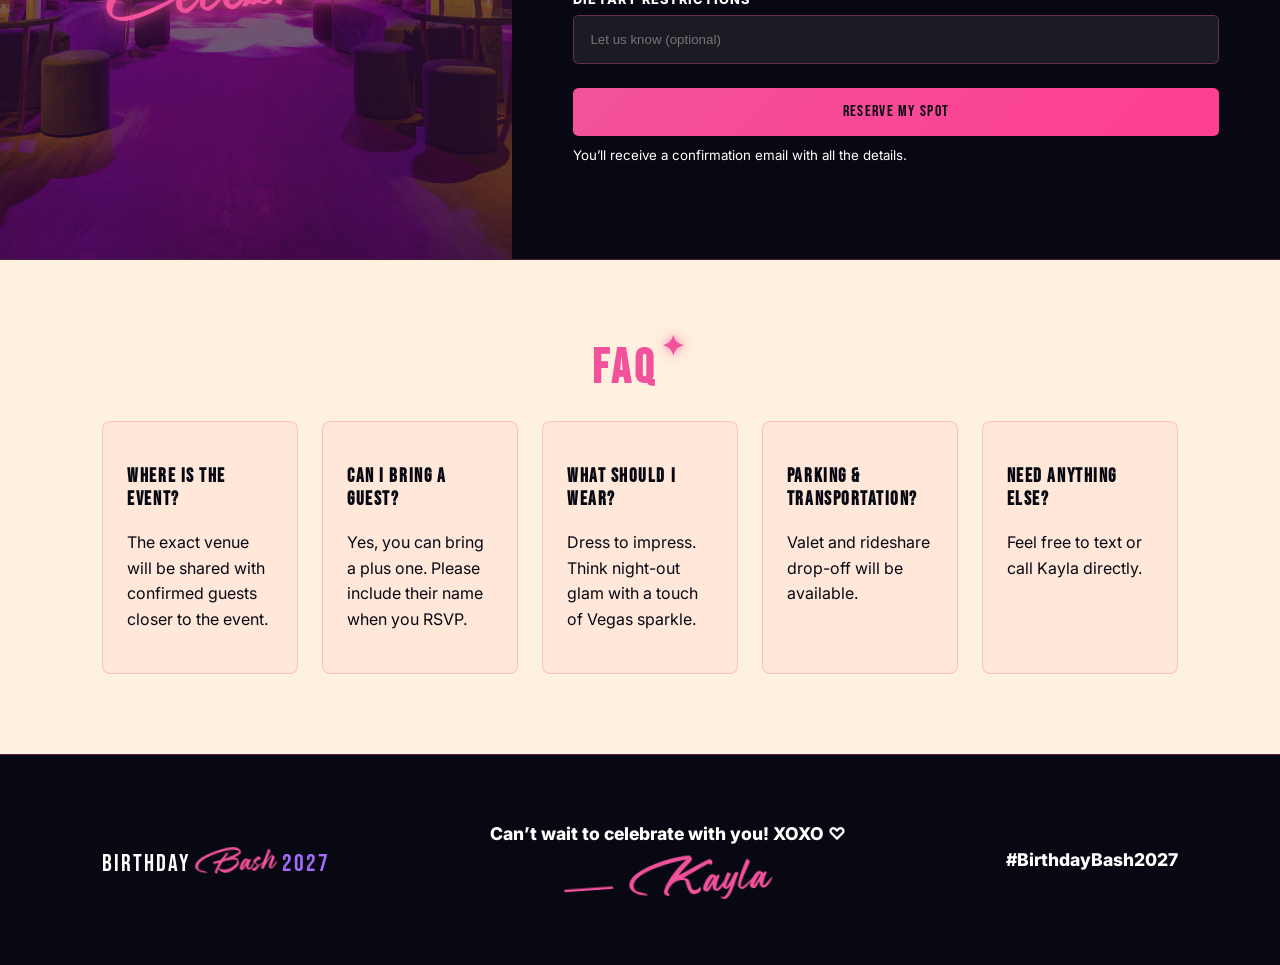
==== commit 59387f8c: "Update date from Saturday to Sunday" ====
--- a/index.html
+++ b/index.html
@@ -78,7 +78,7 @@
           <img src="./assets/calendar.svg" class="info-icon" alt="calendar icon">
           <div>
             <strong>Date</strong>
-            <p>Saturday, February 21, 2027</p>
+            <p>Sunday, February 21, 2027</p>
           </div>
         </div>
         
--- a/style.css
+++ b/style.css
@@ -71,6 +71,7 @@
 .footer-logo,
 .header-btn,
 .primary-btn,
+.form-button,
 button {
   font-family: "Bebas Neue", sans-serif;
   letter-spacing: 0.08em;
@@ -985,7 +986,7 @@
     font-size: 1.65rem;
   }
 
-  .nav {
+  .nav, .header-btn, .site-header {
     display: none;
   }
 
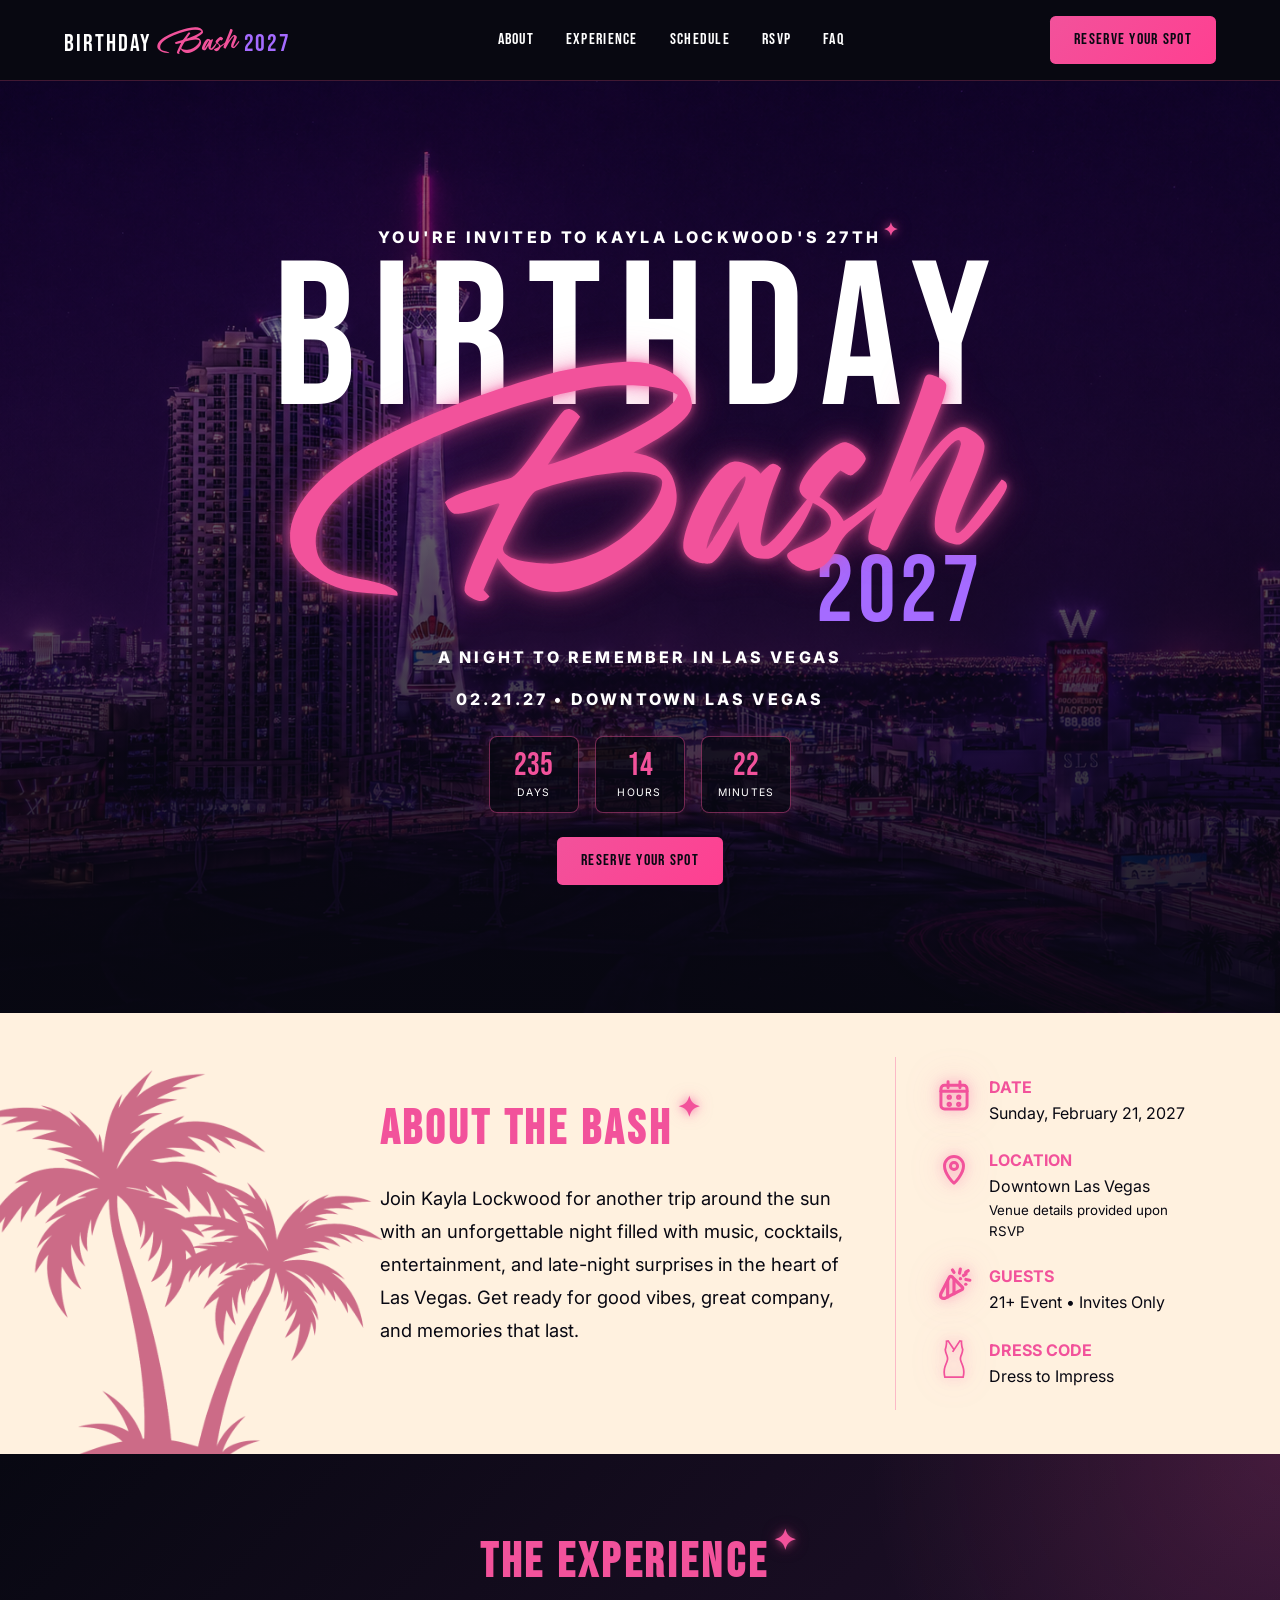
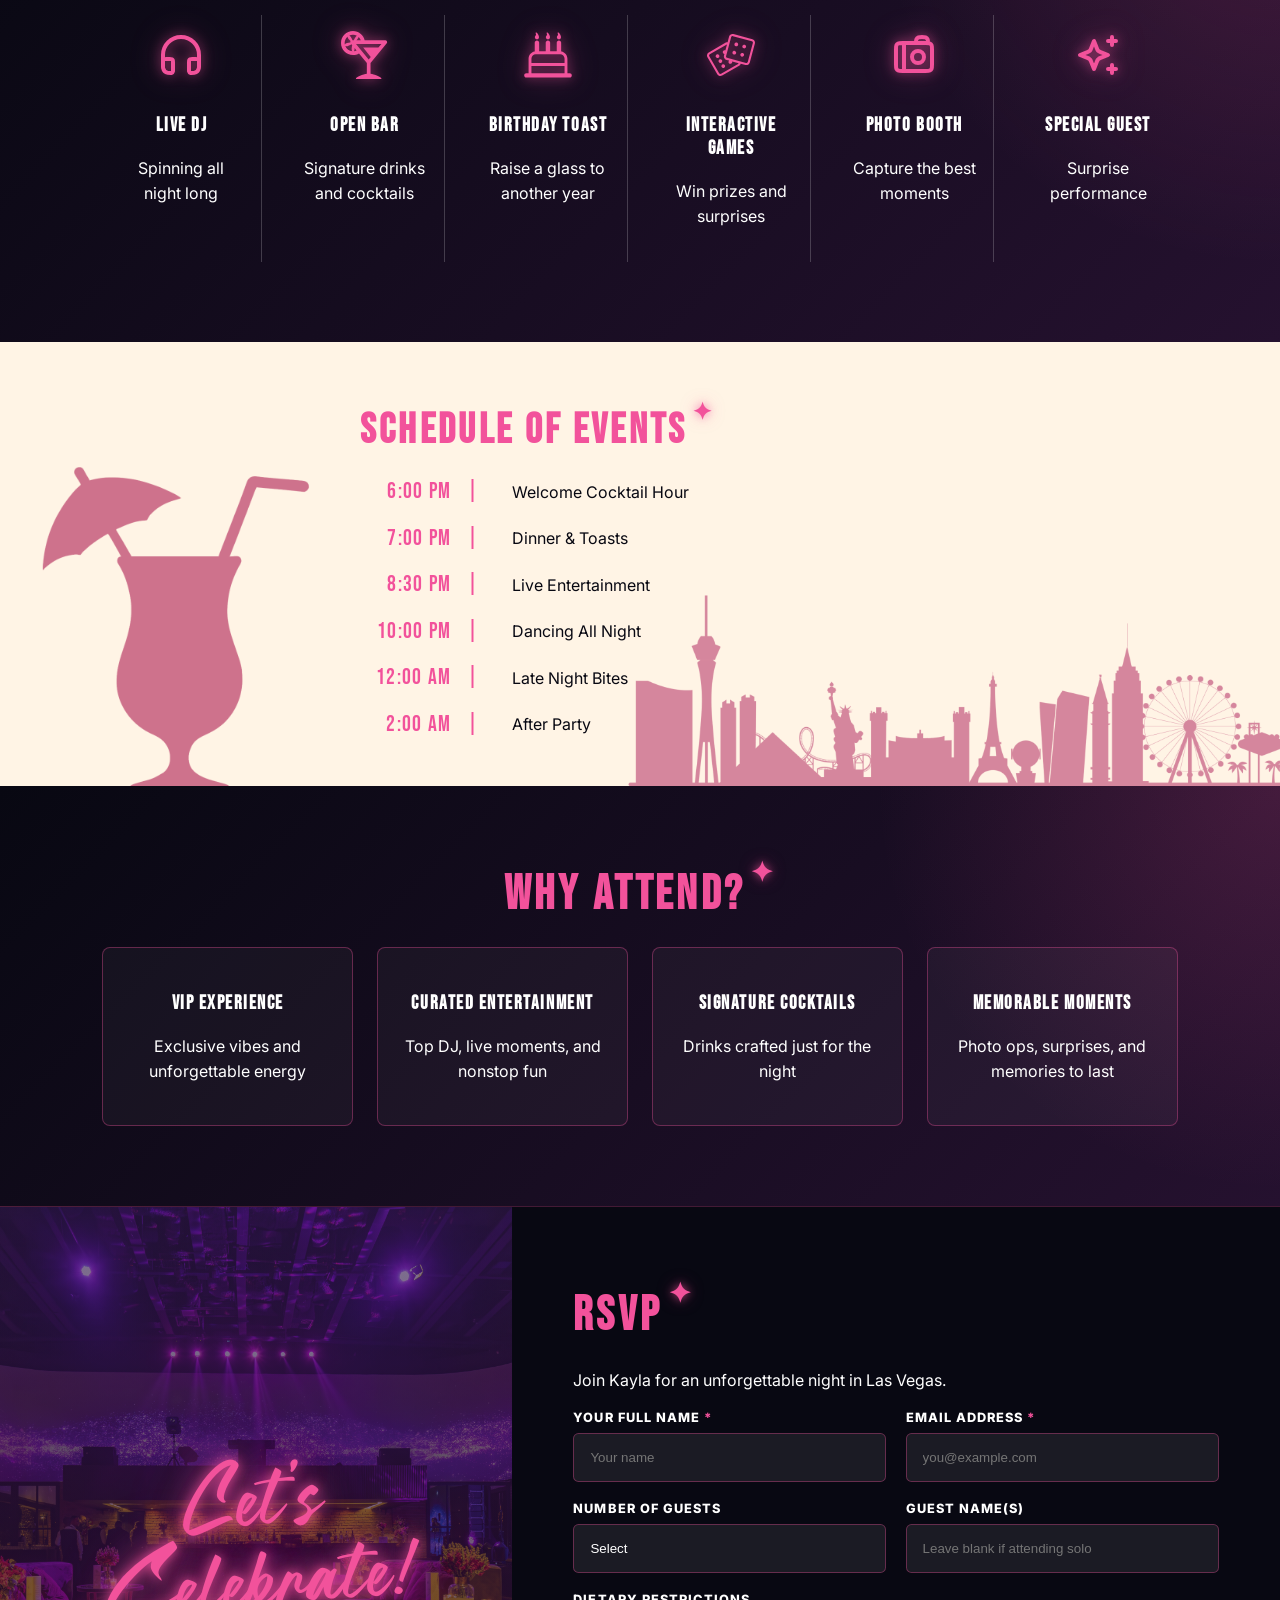
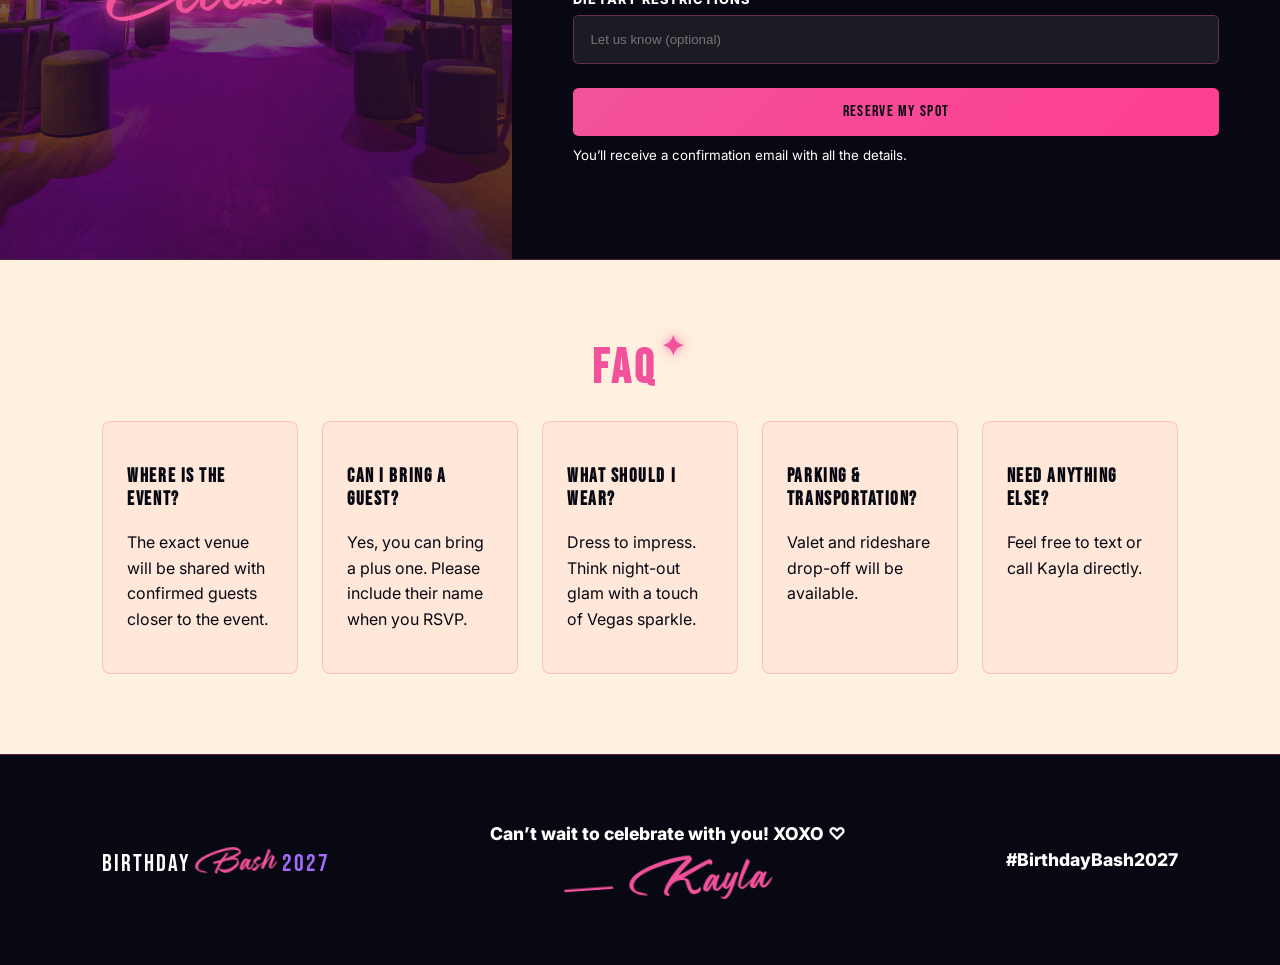
==== commit 98c66abc: "Update RSVP message in index.html" ====
--- a/index.html
+++ b/index.html
@@ -200,7 +200,7 @@
 
       <form class="rsvp-form">
         <h2>RSVP <span class="sparkle">✦</span></h2>
-        <p>Reserve your spot and join Kayla for an unforgettable night in Las Vegas.</p>
+        <p>Join Kayla for an unforgettable night in Las Vegas.</p>
 
         <div class="form-grid">
           <label>
--- a/style.css
+++ b/style.css
@@ -522,7 +522,7 @@
     linear-gradient(rgba(255,255,255,.18), rgba(255,255,255,.18)),
     url("./assets/Vegas Vector.png") no-repeat bottom right,
     var(--cream);
-  background-position: bottom right -60px;
+  background-position: bottom right -10px;
   background-size: 52% auto;
 }
 
@@ -535,7 +535,7 @@
 .schedule-art {
   position: absolute;
   left: -35px;
-  bottom: -50px;
+  bottom: -55px;
   width: 420px;
   height: 420px;
 
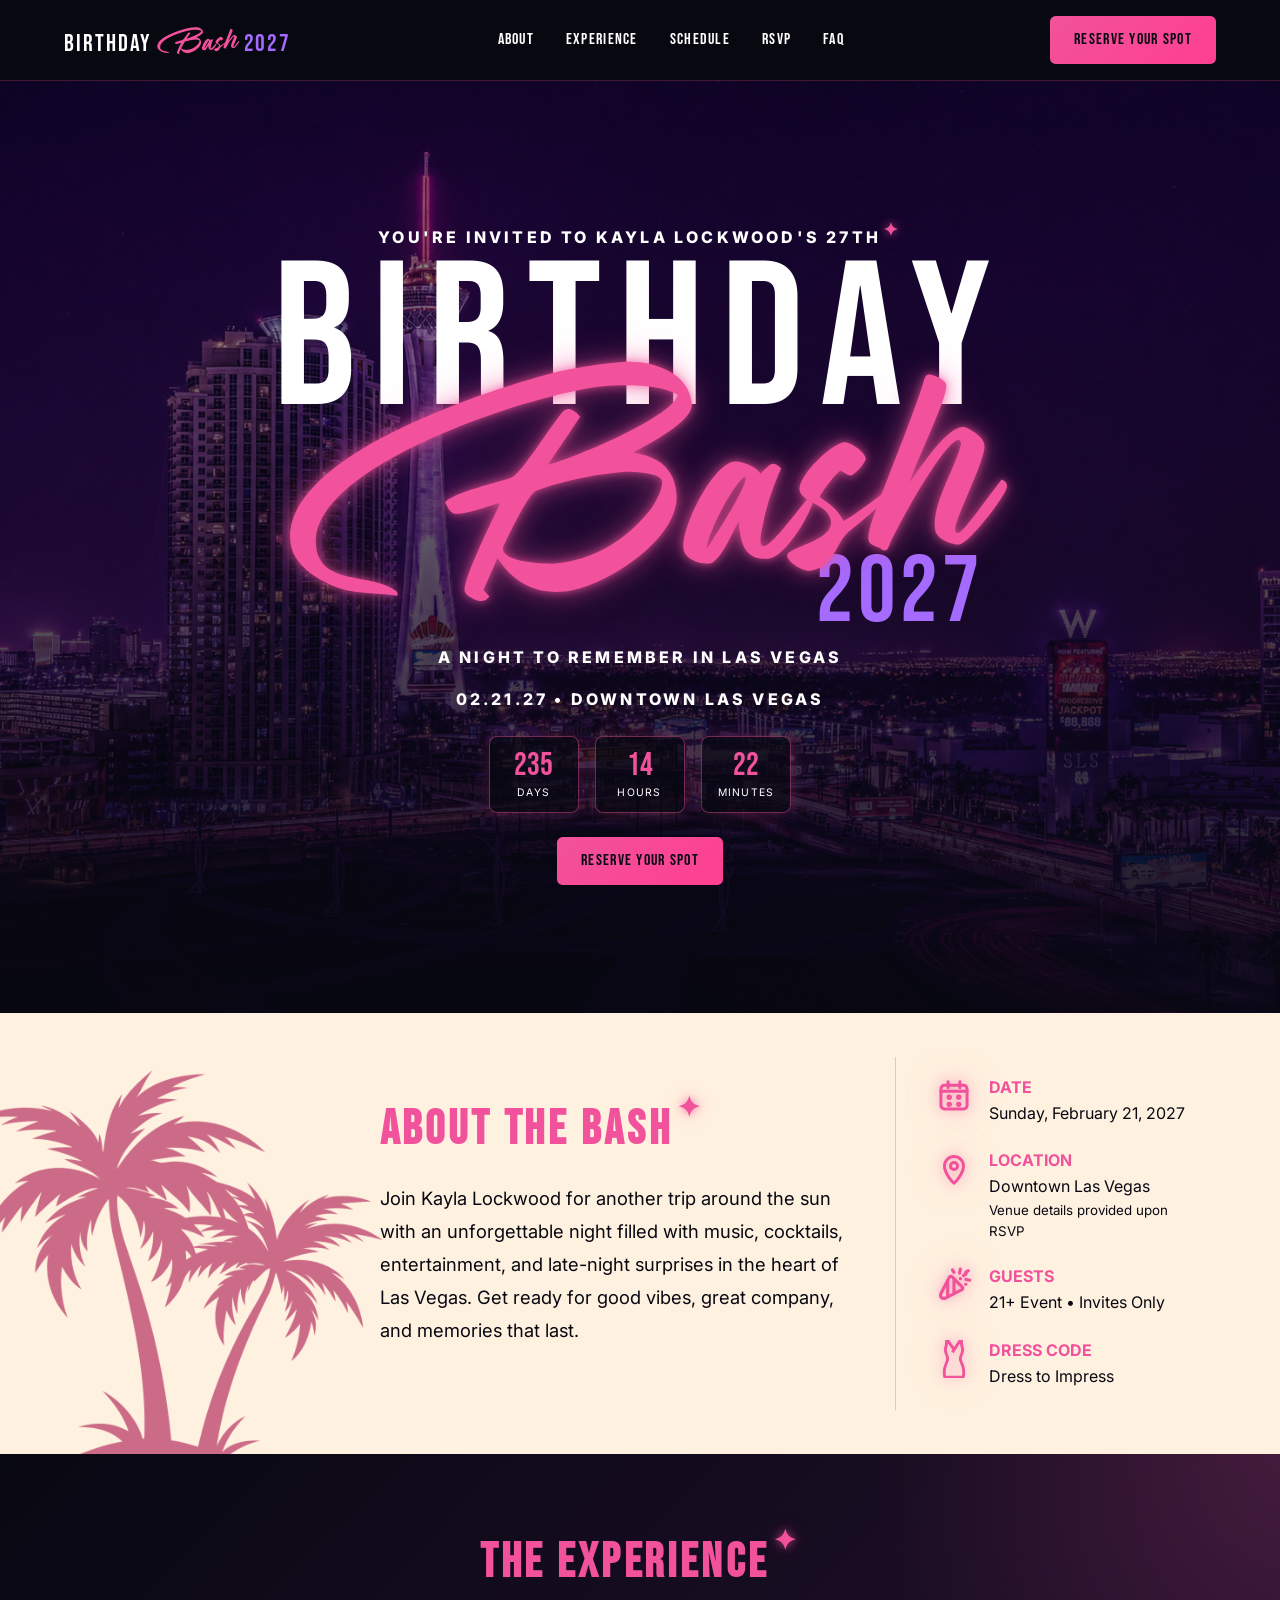
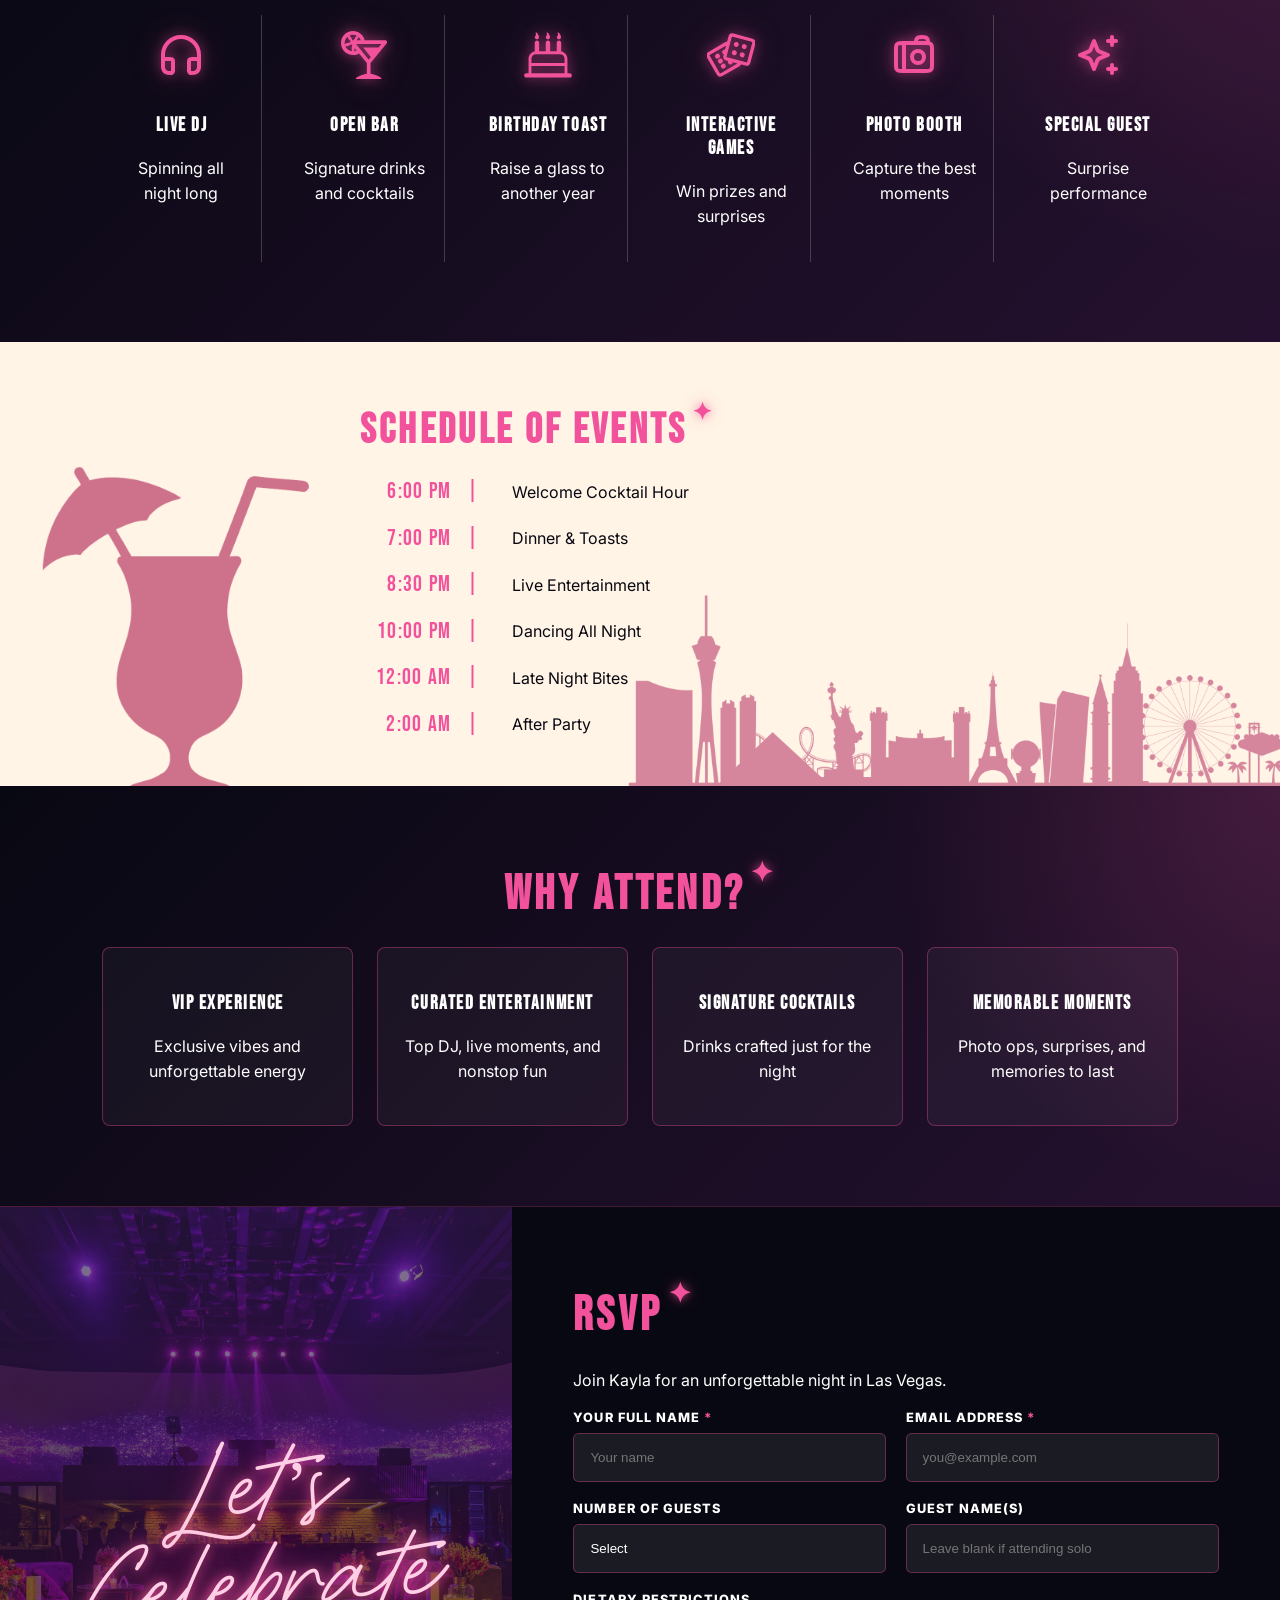
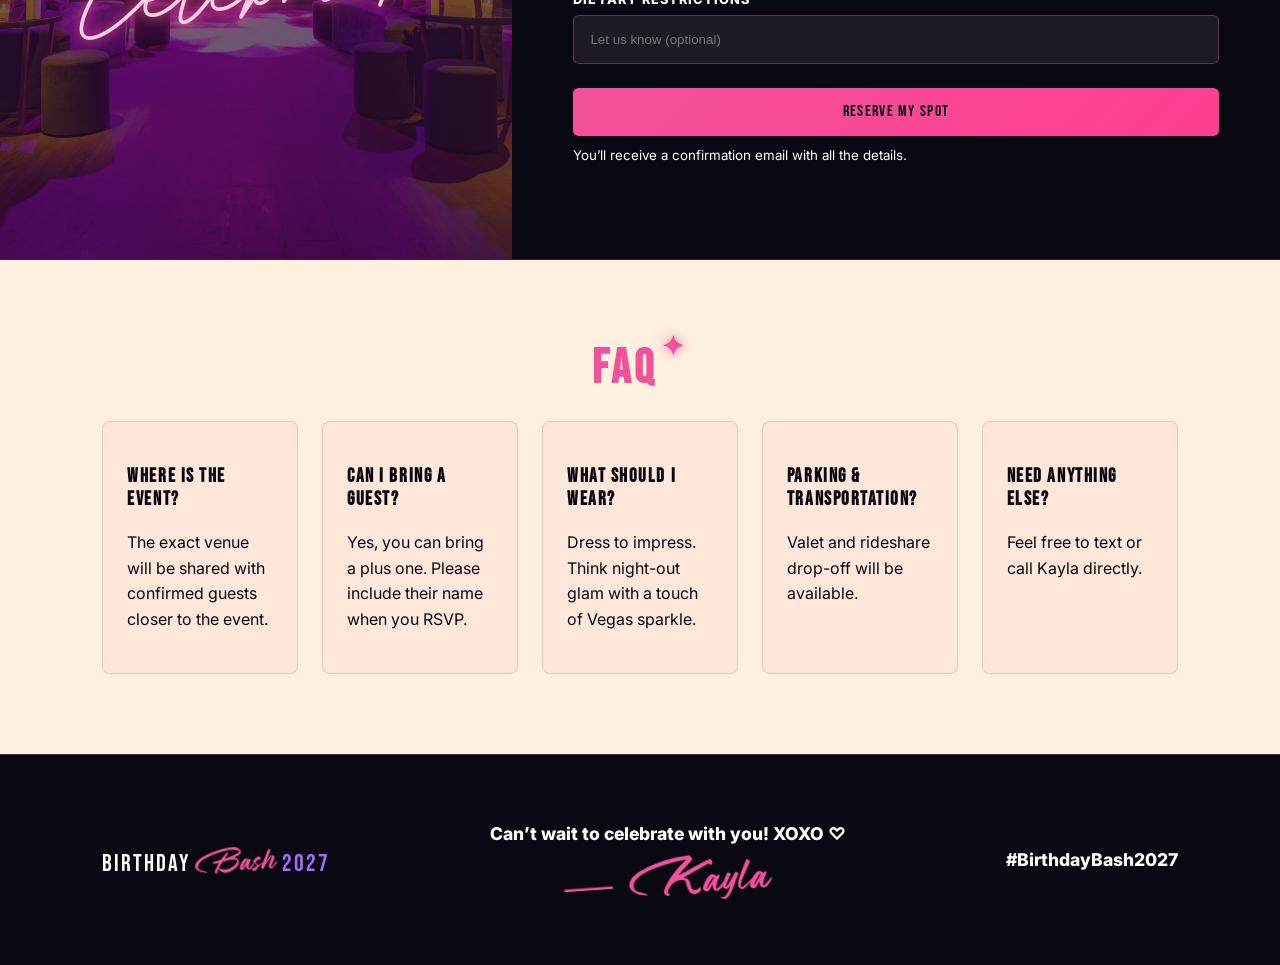
==== commit 36e31ace: "Update RSVP celebration text Removed exclamation mark from RSVP celebration text." ====
--- a/index.html
+++ b/index.html
@@ -195,7 +195,7 @@
 
     <section id="rsvp" class="rsvp">
       <div class="rsvp-image">
-        <p>Let’s Celebrate!</p>
+        <p>Let’s Celebrate</p>
       </div>
 
       <form class="rsvp-form">
--- a/style.css
+++ b/style.css
@@ -3,6 +3,14 @@
 @font-face {
   font-family: "Bigtimes";
   src: url("./assets/Bigtimes.otf") format("opentype");
+  font-weight: 400;
+  font-style: normal;
+  font-display: swap;
+}
+
+@font-face {
+  font-family: "RocketClouds";
+  src: url("./assets/Rocket Clouds.ttf") format("truetype");
   font-weight: 400;
   font-style: normal;
   font-display: swap;
@@ -614,6 +622,7 @@
   display: grid;
   place-items: center;
   min-height: 480px;
+  padding: 3rem;
   background:
     linear-gradient(
       rgba(20, 5, 35, 0.45),
@@ -630,17 +639,23 @@
 }
 
 .rsvp-image p {
-  font-family: "Bigtimes", cursive;
-  color: var(--pink);
-  font-size: clamp(3.5rem, 7vw, 7rem);
-  line-height: 0.9;
-  transform: rotate(-5deg);
+  font-family: "RocketClouds", cursive;
+  color: #ffcfe5;
+
+  font-size: clamp(3.25rem, 5.8vw, 6rem);
+  line-height: 1.4;
+  width: 100%;
+  max-width: 620px;
+  margin: 0 auto;
+
+  text-align: center;
+  transform: rotate(-5deg) scale(0.92);
+  transform-origin: center;
+
   text-shadow:
     0 0 12px rgba(242, 82, 155, 0.9),
     0 0 30px rgba(242, 82, 155, 0.75),
     0 0 60px rgba(242, 82, 155, 0.45);
-  max-width: 80%;
-  text-align: center;
 }
 
 .rsvp-form {
@@ -964,6 +979,11 @@
     min-height: 360px;
   }
 
+  .rsvp-image p {
+    font-size: clamp(4rem, 16vw, 7rem);
+    max-width: 90%;
+  }
+
   .faq-grid {
     grid-template-columns: repeat(2, 1fr);
   }
@@ -1071,8 +1091,9 @@
     min-height: 300px;
   }
 
-  .rsvp-image p {
-    font-size: clamp(3rem, 18vw, 5rem);
+.rsvp-image p {
+    font-size: clamp(3.4rem, 18vw, 5.5rem);
+    max-width: 95%;
   }
 
   footer {
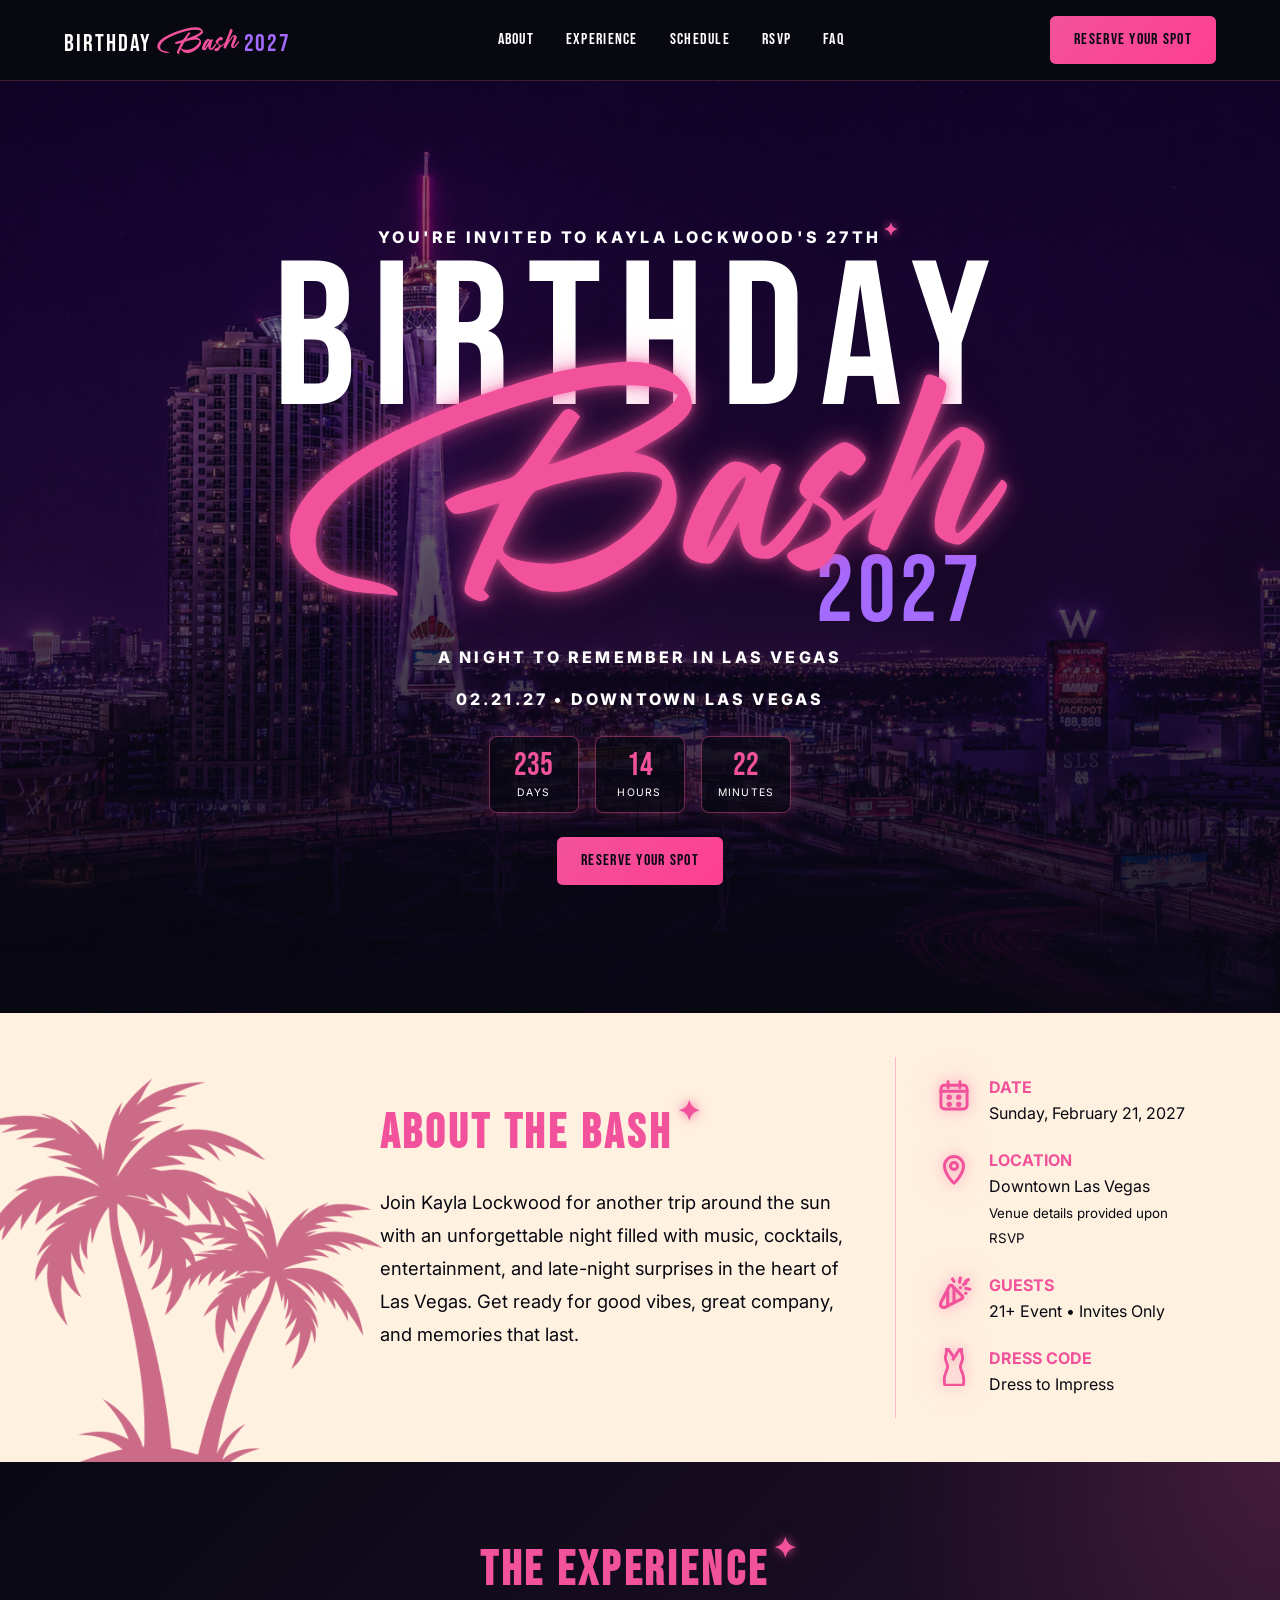
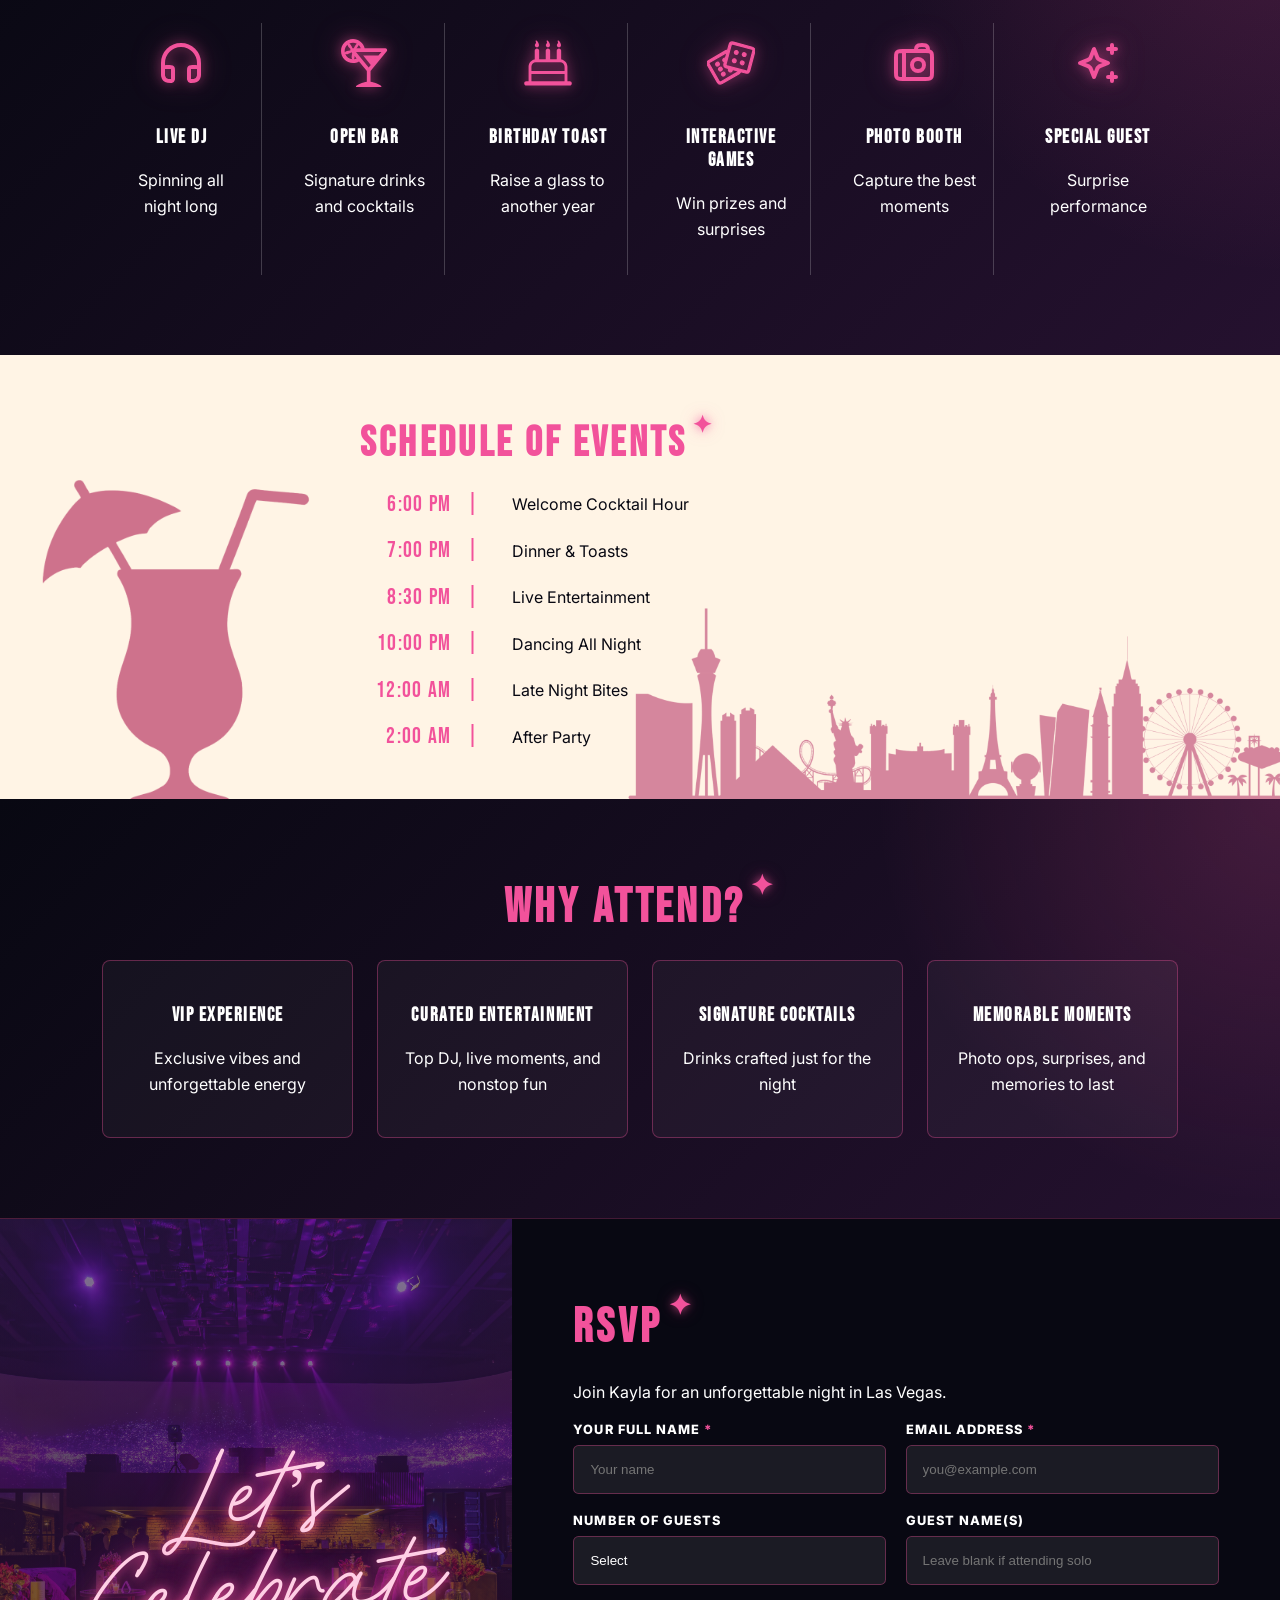
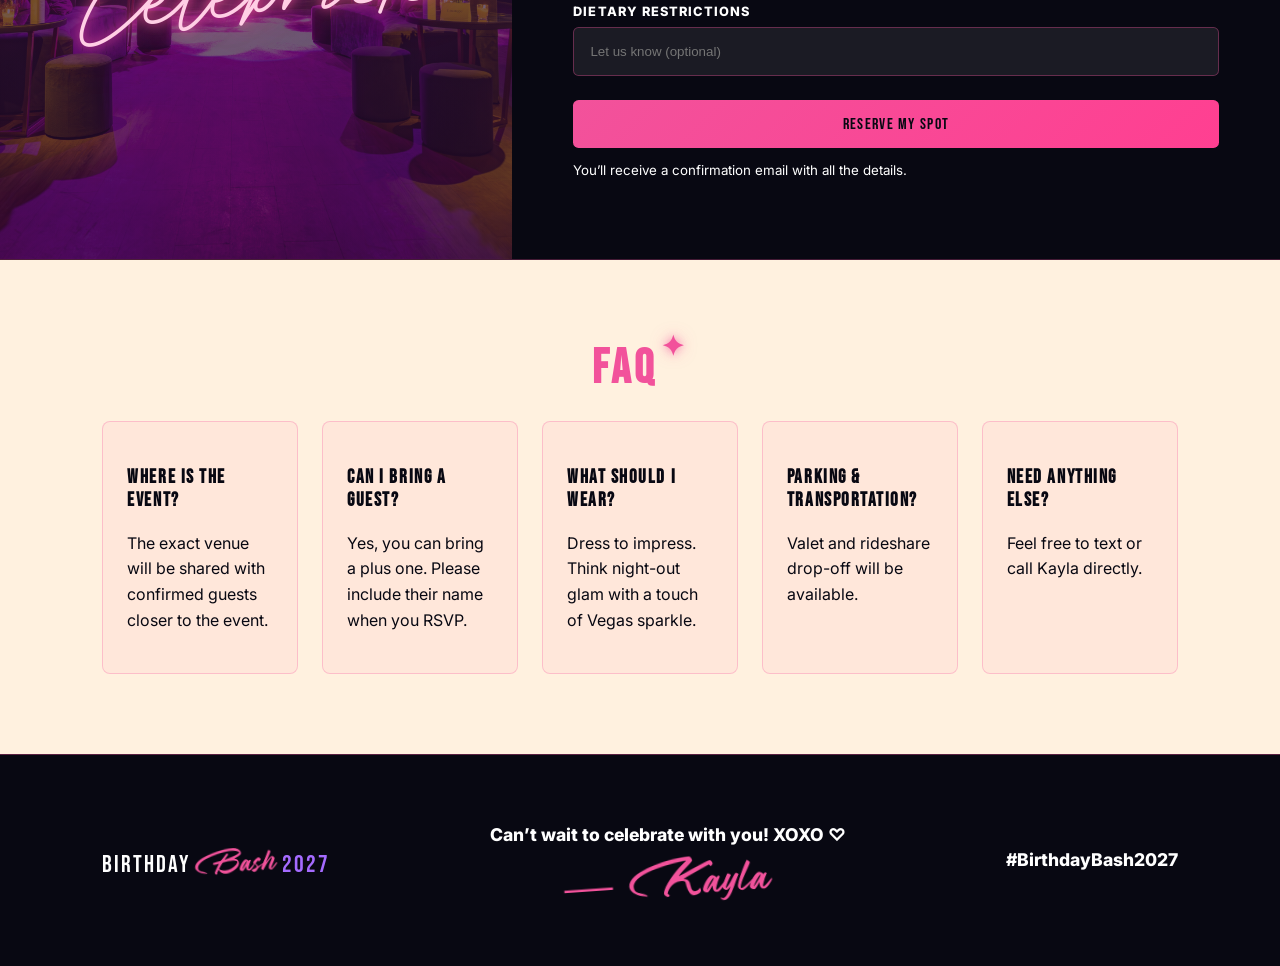
==== commit e6c80b50: "Add HTML5 doctype to index.html Add doctype declaration for HTML5." ====
--- a/index.html
+++ b/index.html
@@ -1,317 +1,267 @@
-<html>
-<head>
-  <meta charset="UTF-8" />
-  <meta name="viewport" content="width=device-width, initial-scale=1.0" />
-  <title>Birthday Bash 2027 | Kayla Lockwood’s 27th Birthday</title>
-  <meta name="description" content="Celebrate Kayla Lockwood’s 27th Birthday Bash 2027, a Las Vegas event experience featuring music, cocktails, entertainment, and late-night surprises.">
-
-  <meta name="keywords" content="Birthday Bash 2027, Kayla Lockwood, Las Vegas birthday party, 27th birthday, event invitation, RSVP">
-
-  <meta name="author" content="Kayla Lockwood">
-
-  <meta property="og:title" content="Birthday Bash 2027 | Kayla Lockwood’s 27th Birthday">
-  <meta property="og:description" content="You’re invited to celebrate Kayla Lockwood’s 27th birthday in Las Vegas. RSVP for a night of music, cocktails, entertainment, and unforgettable memories.">
-  <meta property="og:type" content="website">
-  <meta property="og:image" content="./assets/birthday-bash-preview.jpg">
-
-  <meta name="twitter:card" content="summary_large_image">
-  <meta name="twitter:title" content="Birthday Bash 2027">
-  <meta name="twitter:description" content="Celebrate Kayla Lockwood’s 27th birthday in Las Vegas.">
-  <meta name="twitter:image" content="./assets/birthday-bash-preview.jpg">
-
-  <link rel="icon" href="./assets/sparkle-favicon.svg" type="image/svg+xml">
-
-  <link rel="preconnect" href="https://fonts.googleapis.com">
-  <link rel="preconnect" href="https://fonts.gstatic.com" crossorigin>
-  <link rel="stylesheet" href="style.css" />
-</head>
-
-<body>
-  <header class="site-header">
-    <a href="#hero" class="logo">Birthday <span>Bash</span> <em>2027</em></a>
-
-    <nav class="nav">
-      <a href="#about">About</a>
-      <a href="#experience">Experience</a>
-      <a href="#schedule">Schedule</a>
-      <a href="#rsvp">RSVP</a>
-      <a href="#faq">FAQ</a>
-    </nav>
-
-    <a href="#rsvp" class="header-btn">Reserve Your Spot</a>
-  </header>
-
-  <main>
-    <section id="hero" class="hero">
-      <div class="hero-content">
-        <p class="eyebrow">
-          You're invited to Kayla Lockwood's <span class="age-mark">27th<span class="age-sparkle">✦</span></span>
-        </p>
-        <h1>Birthday <span>Bash</span> <em>2027</em></h1>
-        <p class="tagline">A night to remember in Las Vegas</p>
-        <p class="details">02.21.27 • Downtown Las Vegas</p>
-
-        <div class="countdown">
-          <div><span class="count-number days">235</span><small>Days</small></div>
-          <div><span class="count-number hours">14</span><small>Hours</small></div>
-          <div><span class="count-number minutes">22</span><small>Minutes</small></div>
-        </div>
-        
-        <a href="#rsvp" class="primary-btn">Reserve Your Spot</a>
-      </div>
-    </section>
-
-    <section id="about" class="about section-light">
-  <div class="about-art" aria-hidden="true"></div>
-
-  <div class="about-content">
-    <h2>About the Bash <span class="sparkle">✦</span></h2>
-    <p>
-      Join Kayla Lockwood for another trip around the sun with an unforgettable night
-      filled with music, cocktails, entertainment, and late-night surprises in the
-      heart of Las Vegas. Get ready for good vibes, great company, and memories that last.
-    </p>
-  </div>
-
-      <div class="event-info">
-        <div class="info-item">
-          <img src="./assets/calendar.svg" class="info-icon" alt="calendar icon">
-          <div>
-            <strong>Date</strong>
-            <p>Sunday, February 21, 2027</p>
-          </div>
-        </div>
-        
-        <div class="info-item">
-          <img src="./assets/location.svg" class="info-icon" alt="location icon">
-          <div>
-            <strong>Location</strong>
-            <p>Downtown Las Vegas<br><small>Venue details provided upon RSVP</small></p>
-          </div>
-        </div>
-
-        <div class="info-item">
-          <img src="./assets/party-svgrepo-com.svg" class="info-icon" alt="party icon">
-          <div>
-            <strong>Guests</strong>
-            <p>21+ Event • Invites Only</p>
-          </div>
-        </div>
-
-        <div class="info-item">
-          <img src="./assets/dress-6-svgrepo-com.svg" class="info-icon" alt="dress icon">
-          <div>
-            <strong>Dress Code</strong>
-            <p>Dress to Impress</p>
-          </div>
-        </div>
-      </div>
-    </section>
-
-    <section id="experience" class="experience section-dark">
-      <h2>The Experience <span class="sparkle">✦</span></h2>
-
-      <div class="experience-grid">
-        <article>
-          <img class="icon" src="./assets/headphones-alt-svgrepo-com.svg" alt="DJ headphones icon" />
-          <h3>Live DJ</h3>
-          <p>Spinning all night long</p>
-        </article>
-
-        <article>
-          <img class="icon" src="./assets/cocktail-2-svgrepo-com.svg" alt="cocktail icon" />
-          <h3>Open Bar</h3>
-          <p>Signature drinks and cocktails</p>
-        </article>
-
-        <article>
-          <img class="icon" src="./assets/birthday-cake-svgrepo-com (1).svg" alt="birthday cake icon" />
-          <h3>Birthday Toast</h3>
-          <p>Raise a glass to another year</p>
-        </article>
-
-        <article>
-          <img class="icon" src="./assets/craps-svgrepo-com.svg" alt="craps icon" />
-          <h3>Interactive Games</h3>
-          <p>Win prizes and surprises</p>
-        </article>
-
-        <article>
-          <img class="icon" src="./assets/camera-alt-1-svgrepo-com.svg" alt="camera icon" />
-          <h3>Photo Booth</h3>
-          <p>Capture the best moments</p>
-        </article>
-
-        <article>
-          <img class="icon" src="./assets/sparkles-svgrepo-com.svg" alt="sparkles icon" />
-          <h3>Special Guest</h3>
-          <p>Surprise performance</p>
-        </article>
-      </div>
-    </section>
-
-    <section id="schedule" class="schedule section-light">
-      <div class="schedule-art" aria-hidden="true"></div>
-
-      <div>
-        <h2>Schedule of Events <span class="sparkle">✦</span></h2>
-
-        <div class="timeline">
-          <p><span>6:00 PM</span> Welcome Cocktail Hour</p>
-          <p><span>7:00 PM</span> Dinner & Toasts</p>
-          <p><span>8:30 PM</span> Live Entertainment</p>
-          <p><span>10:00 PM</span> Dancing All Night</p>
-          <p><span>12:00 AM</span> Late Night Bites</p>
-          <p><span>2:00 AM</span> After Party</p>
-        </div>
-      </div>
-    </section>
-
-    <section class="why section-dark">
-      <h2>Why Attend? <span class="sparkle">✦</span></h2>
-
-      <div class="why-grid">
-        <article>
-          <h3>VIP Experience</h3>
-          <p>Exclusive vibes and unforgettable energy</p>
-        </article>
-
-        <article>
-          <h3>Curated Entertainment</h3>
-          <p>Top DJ, live moments, and nonstop fun</p>
-        </article>
-
-        <article>
-          <h3>Signature Cocktails</h3>
-          <p>Drinks crafted just for the night</p>
-        </article>
-
-        <article>
-          <h3>Memorable Moments</h3>
-          <p>Photo ops, surprises, and memories to last</p>
-        </article>
-      </div>
-    </section>
-
-    <section id="rsvp" class="rsvp">
-      <div class="rsvp-image">
-        <p>Let’s Celebrate</p>
-      </div>
-
-      <form class="rsvp-form">
-        <h2>RSVP <span class="sparkle">✦</span></h2>
-        <p>Join Kayla for an unforgettable night in Las Vegas.</p>
-
-        <div class="form-grid">
-          <label>
-            <span class="label-text">Your Full Name <span class="required">*</span></span>
-            <input type="text" placeholder="Your name" required>
-          </label>
-
-          <label>
-            <span class="label-text">Email Address <span class="required">*</span></span>
-            <input type="email" placeholder="you@example.com" required>
-          </label>
-
-          <label>
-            Number of Guests
-            <select>
-              <option value="" disabled selected>Select</option>
-              <option value="1">1</option>
-              <option value="2">2</option>
-            </select>
-          </label>
-
-          <!--<label>Number of Guests</label>
-
-          <div class="guest-options">
-            <label><input type="radio" name="guests"> 1 Guest</label>
-            <label><input type="radio" name="guests"> 2 Guests</label>
-          </div>-->
-
-          <label>
-            Guest Name(s)
-            <input type="text" placeholder="Leave blank if attending solo" />
-          </label>
-
-          <label class="full-width">
-            Dietary Restrictions
-            <input type="text" placeholder="Let us know (optional)" />
-          </label>
-        </div>
-
-        <a href="thank-you.html" class="form-button">Reserve My Spot</a>
-<small>You’ll receive a confirmation email with all the details.</small>
-      </form>
-    </section>
-
-    <section id="faq" class="faq section-light">
-      <h2>FAQ <span class="sparkle">✦</span></h2>
-
-      <div class="faq-grid">
-        <article>
-          <h3>Where is the event?</h3>
-          <p>The exact venue will be shared with confirmed guests closer to the event.</p>
-        </article>
-
-        <article>
-          <h3>Can I bring a guest?</h3>
-          <p>Yes, you can bring a plus one. Please include their name when you RSVP.</p>
-        </article>
-
-        <article>
-          <h3>What should I wear?</h3>
-          <p>Dress to impress. Think night-out glam with a touch of Vegas sparkle.</p>
-        </article>
-
-        <article>
-          <h3>Parking & transportation?</h3>
-          <p>Valet and rideshare drop-off will be available.</p>
-        </article>
-
-        <article>
-          <h3>Need Anything Else?</h3>
-          <p>Feel free to text or call Kayla directly.</p>
-        </article>
-      </div>
-    </section>
-  </main>
-
-  <footer>
-    <p class="footer-logo">Birthday <span>Bash</span> <em>2027</em></p>
-    <p class="footer-signoff">
-      Can’t wait to celebrate with you! XOXO ♡
-      <span class="script-text">— Kayla</span>
-    </p>
-    <p>#BirthdayBash2027</p>
-  </footer>
-
-    <script>
-      const countdown = { days: 235, hours: 14, minutes: 22 };
-      const daysEl = document.querySelector(".days");
-      const hoursEl = document.querySelector(".hours");
-      const minutesEl = document.querySelector(".minutes");
-
-      function updateCountdown() {
-        countdown.minutes--;
-        if (countdown.minutes < 0) {
-          countdown.minutes = 59;
-          countdown.hours--;
-        }
-        if (countdown.hours < 0) {
-          countdown.hours = 23;
-          countdown.days--;
-        }
-        if (countdown.days < 229) {
-          countdown.days = 235;
-          countdown.hours = 14;
-          countdown.minutes = 22;
-        }
-        daysEl.textContent = countdown.days;
-        hoursEl.textContent = String(countdown.hours).padStart(2, "0");
-        minutesEl.textContent = String(countdown.minutes).padStart(2, "0");
-      }
-      setInterval(updateCountdown, 5000);
-    </script>
-  </body>
+<!DOCTYPE html>
+<html lang="en">
+   <head>
+      <meta charset="UTF-8" />
+      <meta name="viewport" content="width=device-width, initial-scale=1.0" />
+      <title>Birthday Bash 2027 | Kayla Lockwood’s 27th Birthday</title>
+      <meta name="description" content="You're invited to Birthday Bash 2027. Join Kayla Lockwood in Las Vegas for an unforgettable evening of celebration, music, cocktails, and surprises.">
+      <meta name="keywords" content="Birthday Bash 2027, Kayla Lockwood, Las Vegas birthday party, birthday invitation, RSVP, celebration, event invitation">
+      <meta name="author" content="Kayla Lockwood">
+      <meta property="og:title" content="Birthday Bash 2027 | Kayla Lockwood">
+      <meta.go property="og:description" content="Join Kayla Lockwood for Birthday Bash 2027 in Las Vegas. RSVP and celebrate with music, cocktails, entertainment, and unforgettable memories.">
+      <meta property="og:type" content="website">
+      <meta property="og:image" content="./assets/birthday-bash-preview.jpg">
+      <meta name="twitter:card" content="summary_large_image">
+      <meta name="twitter:title" content="Birthday Bash 2027 | Kayla Lockwood">
+      <meta name="twitter:description" content="You're invited to Birthday Bash 2027 in Las Vegas.">
+      <meta name="twitter:image" content="./assets/birthday-bash-preview.jpg">
+      <link rel="icon" href="./assets/sparkle-favicon.svg" type="image/svg+xml">
+      <link rel="preconnect" href="https://fonts.googleapis.com">
+      <link rel="preconnect" href="https://fonts.gstatic.com" crossorigin>
+      <link rel="stylesheet" href="style.css" />
+   </head>
+   <body>
+      <header class="site-header">
+         <a href="#hero" class="logo">Birthday <span>Bash</span> <em>2027</em></a>
+         <nav class="nav">
+            <a href="#about">About</a>
+            <a href="#experience">Experience</a>
+            <a href="#schedule">Schedule</a>
+            <a href="#rsvp">RSVP</a>
+            <a href="#faq">FAQ</a>
+         </nav>
+         <a href="#rsvp" class="header-btn">Reserve Your Spot</a>
+      </header>
+      <main>
+         <section id="hero" class="hero">
+            <div class="hero-content">
+               <p class="eyebrow">
+                  You're invited to Kayla Lockwood's <span class="age-mark">27th<span class="age-sparkle">✦</span></span>
+               </p>
+               <h1>Birthday <span>Bash</span> <em>2027</em></h1>
+               <p class="tagline">A night to remember in Las Vegas</p>
+               <p class="details">02.21.27 • Downtown Las Vegas</p>
+               <div class="countdown">
+                  <div><span class="count-number days">235</span><small>Days</small></div>
+                  <div><span class="count-number hours">14</span><small>Hours</small></div>
+                  <div><span class="count-number minutes">22</span><small>Minutes</small></div>
+               </div>
+               <a href="#rsvp" class="primary-btn">Reserve Your Spot</a>
+            </div>
+         </section>
+         <section id="about" class="about section-light">
+            <div class="about-art" aria-hidden="true"></div>
+            <div class="about-content">
+               <h2>About the Bash <span class="sparkle">✦</span></h2>
+               <p>
+                  Join Kayla Lockwood for another trip around the sun with an unforgettable night
+                  filled with music, cocktails, entertainment, and late-night surprises in the
+                  heart of Las Vegas. Get ready for good vibes, great company, and memories that last.
+               </p>
+            </div>
+            <div class="event-info">
+               <div class="info-item">
+                  <img src="./assets/calendar.svg" class="info-icon" alt="calendar icon">
+                  <div>
+                     <strong>Date</strong>
+                     <p>Sunday, February 21, 2027</p>
+                  </div>
+               </div>
+               <div class="info-item">
+                  <img src="./assets/location.svg" class="info-icon" alt="location icon">
+                  <div>
+                     <strong>Location</strong>
+                     <p>Downtown Las Vegas<br><small>Venue details provided upon RSVP</small></p>
+                  </div>
+               </div>
+               <div class="info-item">
+                  <img src="./assets/party-svgrepo-com.svg" class="info-icon" alt="party icon">
+                  <div>
+                     <strong>Guests</strong>
+                     <p>21+ Event • Invites Only</p>
+                  </div>
+               </div>
+               <div class="info-item">
+                  <img src="./assets/dress-6-svgrepo-com.svg" class="info-icon" alt="dress icon">
+                  <div>
+                     <strong>Dress Code</strong>
+                     <p>Dress to Impress</p>
+                  </div>
+               </div>
+            </div>
+         </section>
+         <section id="experience" class="experience section-dark">
+            <h2>The Experience <span class="sparkle">✦</span></h2>
+            <div class="experience-grid">
+               <article>
+                  <img class="icon" src="./assets/headphones-alt-svgrepo-com.svg" alt="DJ headphones icon" />
+                  <h3>Live DJ</h3>
+                  <p>Spinning all night long</p>
+               </article>
+               <article>
+                  <img class="icon" src="./assets/cocktail-2-svgrepo-com.svg" alt="cocktail icon" />
+                  <h3>Open Bar</h3>
+                  <p>Signature drinks and cocktails</p>
+               </article>
+               <article>
+                  <img class="icon" src="./assets/birthday-cake-svgrepo-com (1).svg" alt="birthday cake icon" />
+                  <h3>Birthday Toast</h3>
+                  <p>Raise a glass to another year</p>
+               </article>
+               <article>
+                  <img class="icon" src="./assets/craps-svgrepo-com.svg" alt="craps icon" />
+                  <h3>Interactive Games</h3>
+                  <p>Win prizes and surprises</p>
+               </article>
+               <article>
+                  <img class="icon" src="./assets/camera-alt-1-svgrepo-com.svg" alt="camera icon" />
+                  <h3>Photo Booth</h3>
+                  <p>Capture the best moments</p>
+               </article>
+               <article>
+                  <img class="icon" src="./assets/sparkles-svgrepo-com.svg" alt="sparkles icon" />
+                  <h3>Special Guest</h3>
+                  <p>Surprise performance</p>
+               </article>
+            </div>
+         </section>
+         <section id="schedule" class="schedule section-light">
+            <div class="schedule-art" aria-hidden="true"></div>
+            <div>
+               <h2>Schedule of Events <span class="sparkle">✦</span></h2>
+               <div class="timeline">
+                  <p><span>6:00 PM</span> Welcome Cocktail Hour</p>
+                  <p><span>7:00 PM</span> Dinner & Toasts</p>
+                  <p><span>8:30 PM</span> Live Entertainment</p>
+                  <p><span>10:00 PM</span> Dancing All Night</p>
+                  <p><span>12:00 AM</span> Late Night Bites</p>
+                  <p><span>2:00 AM</span> After Party</p>
+               </div>
+            </div>
+         </section>
+         <section class="why section-dark">
+            <h2>Why Attend? <span class="sparkle">✦</span></h2>
+            <div class="why-grid">
+               <article>
+                  <h3>VIP Experience</h3>
+                  <p>Exclusive vibes and unforgettable energy</p>
+               </article>
+               <article>
+                  <h3>Curated Entertainment</h3>
+                  <p>Top DJ, live moments, and nonstop fun</p>
+               </article>
+               <article>
+                  <h3>Signature Cocktails</h3>
+                  <p>Drinks crafted just for the night</p>
+               </article>
+               <article>
+                  <h3>Memorable Moments</h3>
+                  <p>Photo ops, surprises, and memories to last</p>
+               </article>
+            </div>
+         </section>
+         <section id="rsvp" class="rsvp">
+            <div class="rsvp-image">
+               <p>Let’s Celebrate</p>
+            </div>
+            <form class="rsvp-form">
+               <h2>RSVP <span class="sparkle">✦</span></h2>
+               <p>Join Kayla for an unforgettable night in Las Vegas.</p>
+               <div class="form-grid">
+                  <label>
+                  <span class="label-text">Your Full Name <span class="required">*</span></span>
+                  <input type="text" placeholder="Your name" required>
+                  </label>
+                  <label>
+                  <span class="label-text">Email Address <span class="required">*</span></span>
+                  <input type="email" placeholder="you@example.com" required>
+                  </label>
+                  <label>
+                     Number of Guests
+                     <select>
+                        <option value="" disabled selected>Select</option>
+                        <option value="1">1</option>
+                        <option value="2">2</option>
+                     </select>
+                  </label>
+                  <!--<label>Number of Guests</label>
+                     <div class="guest-options">
+                       <label><input type="radio" name="guests"> 1 Guest</label>
+                       <label><input type="radio" name="guests"> 2 Guests</label>
+                     </div>-->
+                  <label>
+                  Guest Name(s)
+                  <input type="text" placeholder="Leave blank if attending solo" />
+                  </label>
+                  <label class="full-width">
+                  Dietary Restrictions
+                  <input type="text" placeholder="Let us know (optional)" />
+                  </label>
+               </div>
+               <a href="thank-you.html" class="form-button">Reserve My Spot</a>
+               <small>You’ll receive a confirmation email with all the details.</small>
+            </form>
+         </section>
+         <section id="faq" class="faq section-light">
+            <h2>FAQ <span class="sparkle">✦</span></h2>
+            <div class="faq-grid">
+               <article>
+                  <h3>Where is the event?</h3>
+                  <p>The exact venue will be shared with confirmed guests closer to the event.</p>
+               </article>
+               <article>
+                  <h3>Can I bring a guest?</h3>
+                  <p>Yes, you can bring a plus one. Please include their name when you RSVP.</p>
+               </article>
+               <article>
+                  <h3>What should I wear?</h3>
+                  <p>Dress to impress. Think night-out glam with a touch of Vegas sparkle.</p>
+               </article>
+               <article>
+                  <h3>Parking & transportation?</h3>
+                  <p>Valet and rideshare drop-off will be available.</p>
+               </article>
+               <article>
+                  <h3>Need Anything Else?</h3>
+                  <p>Feel free to text or call Kayla directly.</p>
+               </article>
+            </div>
+         </section>
+      </main>
+      <footer>
+         <p class="footer-logo">Birthday <span>Bash</span> <em>2027</em></p>
+         <p class="footer-signoff">
+            Can’t wait to celebrate with you! XOXO ♡
+            <span class="script-text">— Kayla</span>
+         </p>
+         <p>#BirthdayBash2027</p>
+      </footer>
+      <script>
+         const countdown = { days: 235, hours: 14, minutes: 22 };
+         const daysEl = document.querySelector(".days");
+         const hoursEl = document.querySelector(".hours");
+         const minutesEl = document.querySelector(".minutes");
+         
+         function updateCountdown() {
+           countdown.minutes--;
+           if (countdown.minutes < 0) {
+             countdown.minutes = 59;
+             countdown.hours--;
+           }
+           if (countdown.hours < 0) {
+             countdown.hours = 23;
+             countdown.days--;
+           }
+           if (countdown.days < 229) {
+             countdown.days = 235;
+             countdown.hours = 14;
+             countdown.minutes = 22;
+           }
+           daysEl.textContent = countdown.days;
+           hoursEl.textContent = String(countdown.hours).padStart(2, "0");
+           minutesEl.textContent = String(countdown.minutes).padStart(2, "0");
+         }
+         setInterval(updateCountdown, 5000);
+      </script>
+   </body>
 </html>
--- a/style.css
+++ b/style.css
@@ -1088,12 +1088,17 @@
   }
 
   .rsvp-image {
+    overflow: visible;
+    padding: 2rem 1.75rem;
     min-height: 300px;
   }
 
 .rsvp-image p {
-    font-size: clamp(3.4rem, 18vw, 5.5rem);
-    max-width: 95%;
+    font-size: clamp(2.75rem, 15vw, 4.4rem);
+    line-height: 1.5;
+    max-width: 100%;
+    transform: rotate(-5deg) scale(0.82);
+    transform-origin: center;
   }
 
   footer {
@@ -1172,4 +1177,10 @@
   .script-text {
     font-size: 2.5rem;
   }
-}
+
+  .rsvp-image p {
+    font-size: clamp(2.4rem, 14vw, 3.6rem);
+    transform: rotate(-5deg) scale(0.78);
+  }
+  
+}
